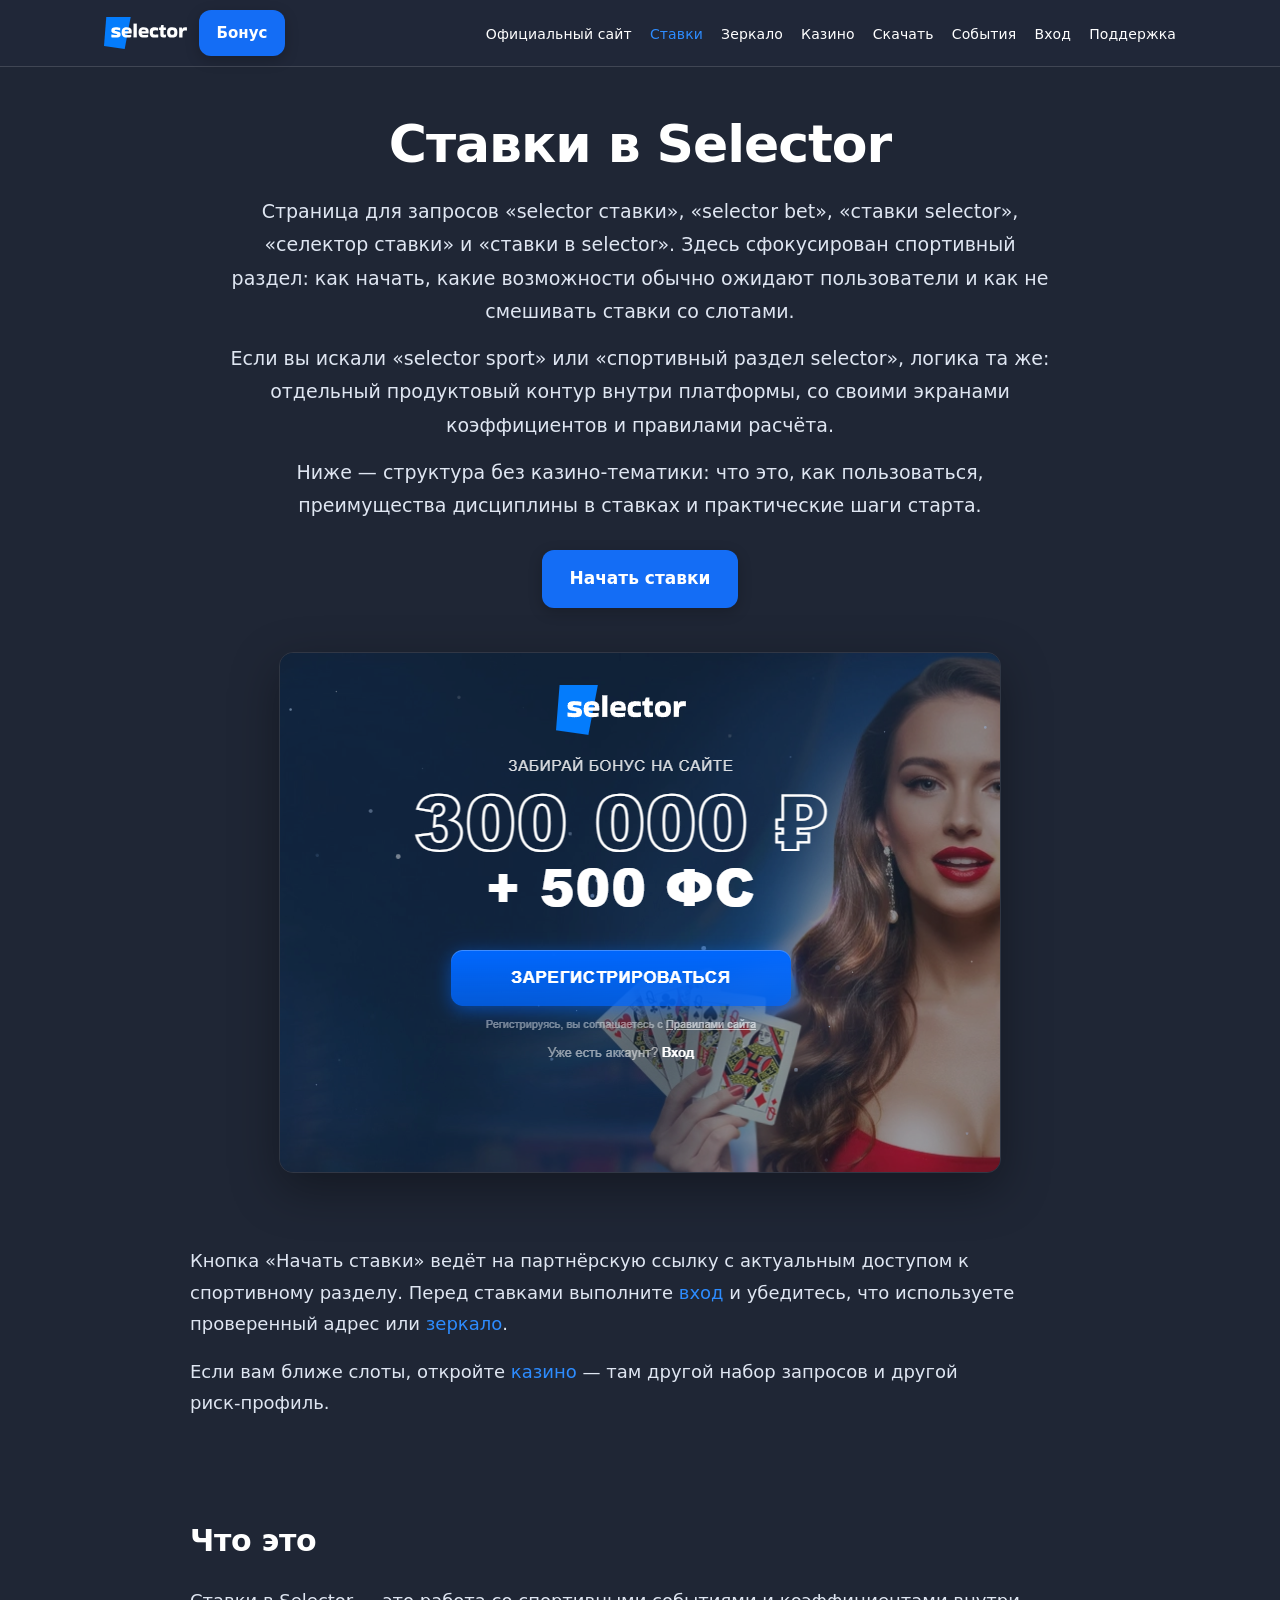
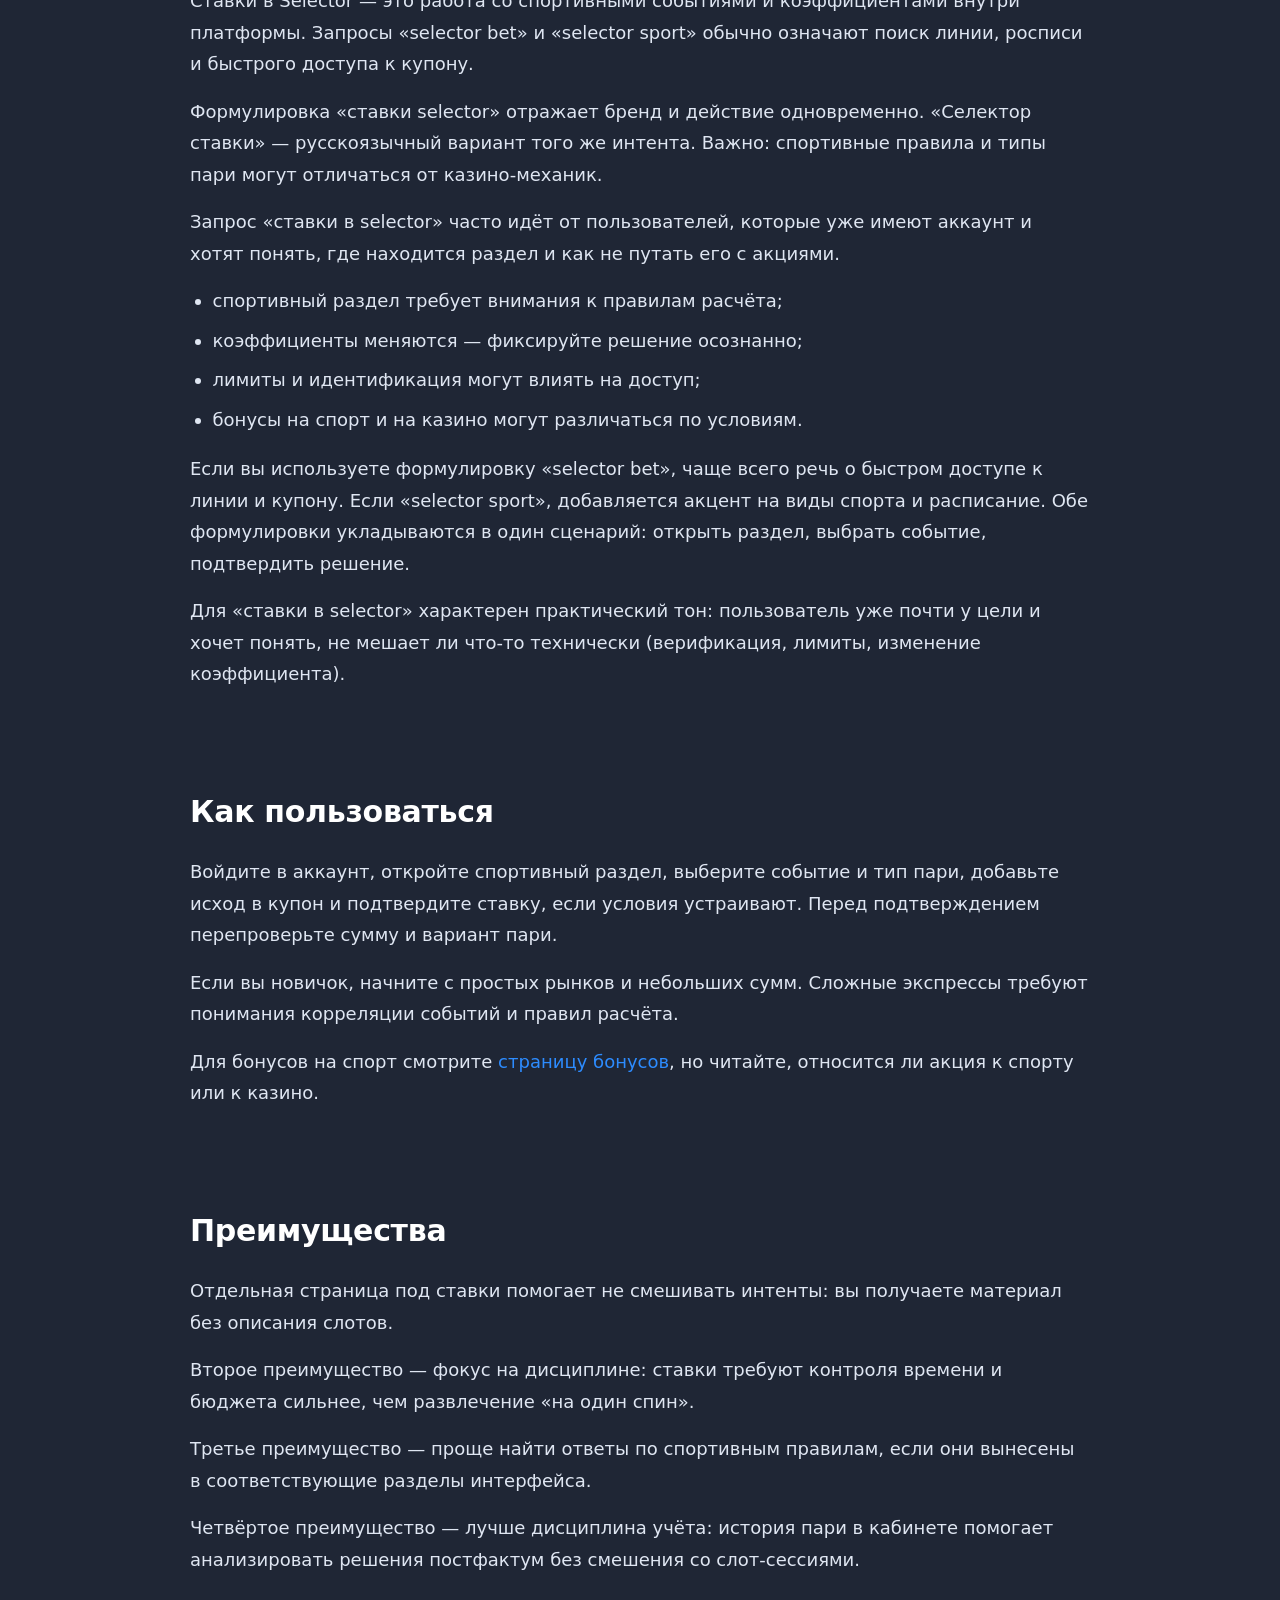
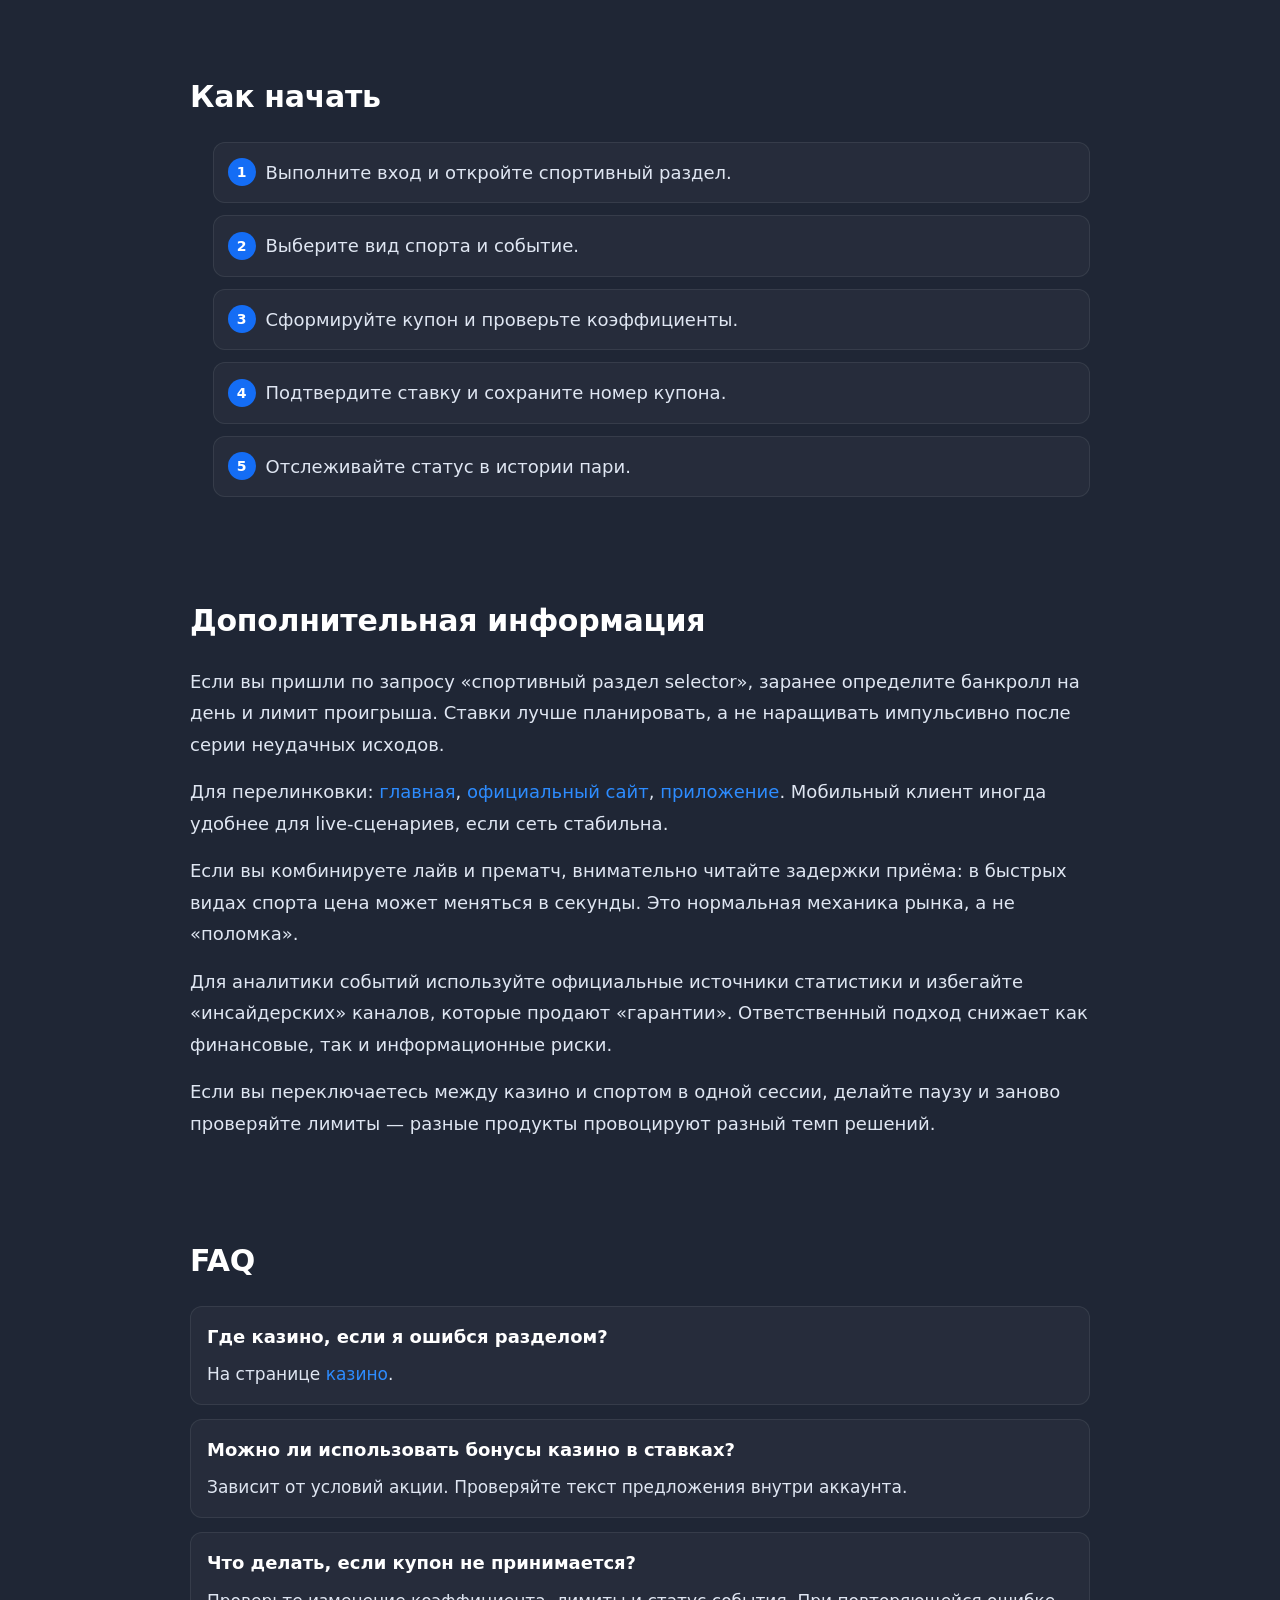
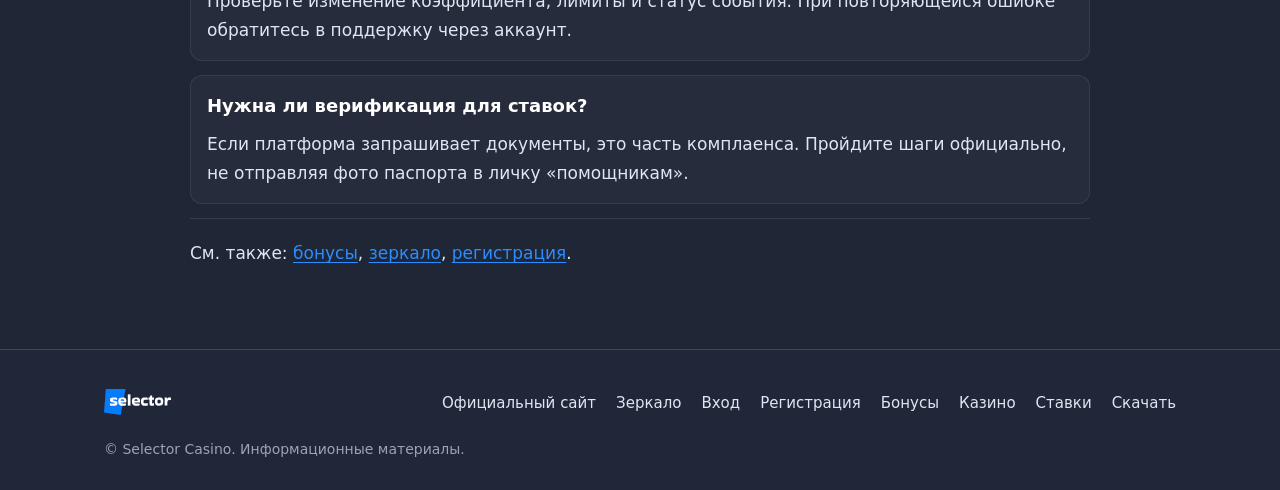
==== bets.html @ 08aecc11 "Add files via upload" ====
<!DOCTYPE html>
<html lang="ru">
<head>
  <meta charset="UTF-8">
  <meta name="viewport" content="width=device-width, initial-scale=1">
  <title>Ставки Selector — спортивный раздел и быстрый доступ</title>
  <meta name="description" content="Selector ставки и selector bet: ставки в selector, selector sport и спортивный раздел selector. Как начать и на что обратить внимание.">
  <link rel="stylesheet" href="style.css">
</head>
<body>
  <header class="site-header">
    <div class="container">
      <div class="header-bar">
        <div class="header-left">
          <a class="logo" href="index.html"><img src="logo.svg" width="934" height="362" alt="Selector Casino — логотип"></a>
          <a class="btn btn--bonus-header" href="https://lkfg.cc/0b02c9ea" rel="nofollow sponsored noopener noreferrer" target="_blank">Бонус</a>
        </div>
        <nav class="nav-desktop" aria-label="Основное меню">
          <ul>
            <li><a href="official-site.html">Официальный сайт</a></li>
            <li><a href="bets.html" aria-current="page">Ставки</a></li>
            <li><a href="zerkalo.html">Зеркало</a></li>
            <li><a href="casino.html">Казино</a></li>
            <li><a href="download.html">Скачать</a></li>
            <li><a href="index.html#sobytiya">События</a></li>
            <li><a href="login.html">Вход</a></li>
            <li><a href="index.html#podderzhka">Поддержка</a></li>
          </ul>
        </nav>
        <button type="button" class="burger" aria-controls="mobile-nav" aria-expanded="false" aria-label="Открыть меню">
          <span class="burger-lines" aria-hidden="true"></span>
        </button>
      </div>
      <nav id="mobile-nav" class="nav-mobile-panel" hidden aria-label="Мобильное меню">
        <ul>
          <li class="nav-mobile-only"><a href="index.html">Главная</a></li>
          <li><a href="official-site.html">Официальный сайт</a></li>
          <li><a href="bets.html" aria-current="page">Ставки</a></li>
          <li><a href="zerkalo.html">Зеркало</a></li>
          <li><a href="casino.html">Казино</a></li>
          <li><a href="download.html">Скачать</a></li>
          <li><a href="index.html#sobytiya">События</a></li>
          <li><a href="login.html">Вход</a></li>
          <li><a href="index.html#podderzhka">Поддержка</a></li>
          <li><a href="registration.html">Регистрация</a></li>
          <li><a href="bonus.html">Бонусы</a></li>
        </ul>
      </nav>
    </div>
  </header>

  <main>
    <section class="hero">
      <div class="container">
        <h1>Ставки в Selector</h1>
        <div class="hero-lead">
          <p>Страница для запросов «selector ставки», «selector bet», «ставки selector», «селектор ставки» и «ставки в selector». Здесь сфокусирован спортивный раздел: как начать, какие возможности обычно ожидают пользователи и как не смешивать ставки со слотами.</p>
          <p>Если вы искали «selector sport» или «спортивный раздел selector», логика та же: отдельный продуктовый контур внутри платформы, со своими экранами коэффициентов и правилами расчёта.</p>
          <p>Ниже — структура без казино‑тематики: что это, как пользоваться, преимущества дисциплины в ставках и практические шаги старта.</p>
        </div>
        <div class="hero-actions">
          <a class="btn btn--cta" href="https://lkfg.cc/0b02c9ea" rel="nofollow sponsored noopener noreferrer" target="_blank">Начать ставки</a>
          <a class="hero-banner" href="https://lkfg.cc/0b02c9ea" rel="nofollow sponsored noopener noreferrer" target="_blank">
            <img src="selector-banner.png" width="1200" height="400" alt="Selector Casino — официальный сайт, бонусы и игровой раздел">
          </a>
        </div>
      </div>
    </section>

    <section class="section-block">
      <div class="container">
        <p class="muted">Кнопка «Начать ставки» ведёт на партнёрскую ссылку с актуальным доступом к спортивному разделу. Перед ставками выполните <a href="login.html" style="color:var(--accent)">вход</a> и убедитесь, что используете проверенный адрес или <a href="zerkalo.html" style="color:var(--accent)">зеркало</a>.</p>
        <p class="muted">Если вам ближе слоты, откройте <a href="casino.html" style="color:var(--accent)">казино</a> — там другой набор запросов и другой риск‑профиль.</p>
      </div>
    </section>

    <section class="section-block">
      <div class="container">
        <h2>Что это</h2>
        <p>Ставки в Selector — это работа со спортивными событиями и коэффициентами внутри платформы. Запросы «selector bet» и «selector sport» обычно означают поиск линии, росписи и быстрого доступа к купону.</p>
        <p>Формулировка «ставки selector» отражает бренд и действие одновременно. «Селектор ставки» — русскоязычный вариант того же интента. Важно: спортивные правила и типы пари могут отличаться от казино‑механик.</p>
        <p>Запрос «ставки в selector» часто идёт от пользователей, которые уже имеют аккаунт и хотят понять, где находится раздел и как не путать его с акциями.</p>
        <ul>
          <li>спортивный раздел требует внимания к правилам расчёта;</li>
          <li>коэффициенты меняются — фиксируйте решение осознанно;</li>
          <li>лимиты и идентификация могут влиять на доступ;</li>
          <li>бонусы на спорт и на казино могут различаться по условиям.</li>
        </ul>
        <p>Если вы используете формулировку «selector bet», чаще всего речь о быстром доступе к линии и купону. Если «selector sport», добавляется акцент на виды спорта и расписание. Обе формулировки укладываются в один сценарий: открыть раздел, выбрать событие, подтвердить решение.</p>
        <p>Для «ставки в selector» характерен практический тон: пользователь уже почти у цели и хочет понять, не мешает ли что‑то технически (верификация, лимиты, изменение коэффициента).</p>
      </div>
    </section>

    <section class="section-block">
      <div class="container">
        <h2>Как пользоваться</h2>
        <p>Войдите в аккаунт, откройте спортивный раздел, выберите событие и тип пари, добавьте исход в купон и подтвердите ставку, если условия устраивают. Перед подтверждением перепроверьте сумму и вариант пари.</p>
        <p>Если вы новичок, начните с простых рынков и небольших сумм. Сложные экспрессы требуют понимания корреляции событий и правил расчёта.</p>
        <p>Для бонусов на спорт смотрите <a href="bonus.html" style="color:var(--accent)">страницу бонусов</a>, но читайте, относится ли акция к спорту или к казино.</p>
      </div>
    </section>

    <section class="section-block">
      <div class="container">
        <h2>Преимущества</h2>
        <p>Отдельная страница под ставки помогает не смешивать интенты: вы получаете материал без описания слотов.</p>
        <p>Второе преимущество — фокус на дисциплине: ставки требуют контроля времени и бюджета сильнее, чем развлечение «на один спин».</p>
        <p>Третье преимущество — проще найти ответы по спортивным правилам, если они вынесены в соответствующие разделы интерфейса.</p>
        <p>Четвёртое преимущество — лучше дисциплина учёта: история пари в кабинете помогает анализировать решения постфактум без смешения со слот‑сессиями.</p>
      </div>
    </section>

    <section class="section-block">
      <div class="container">
        <h2>Как начать</h2>
        <ol class="steps">
          <li>Выполните вход и откройте спортивный раздел.</li>
          <li>Выберите вид спорта и событие.</li>
          <li>Сформируйте купон и проверьте коэффициенты.</li>
          <li>Подтвердите ставку и сохраните номер купона.</li>
          <li>Отслеживайте статус в истории пари.</li>
        </ol>
      </div>
    </section>

    <section class="section-block">
      <div class="container">
        <h2>Дополнительная информация</h2>
        <p>Если вы пришли по запросу «спортивный раздел selector», заранее определите банкролл на день и лимит проигрыша. Ставки лучше планировать, а не наращивать импульсивно после серии неудачных исходов.</p>
        <p>Для перелинковки: <a href="index.html" style="color:var(--accent)">главная</a>, <a href="official-site.html" style="color:var(--accent)">официальный сайт</a>, <a href="download.html" style="color:var(--accent)">приложение</a>. Мобильный клиент иногда удобнее для live‑сценариев, если сеть стабильна.</p>
        <p>Если вы комбинируете лайв и прематч, внимательно читайте задержки приёма: в быстрых видах спорта цена может меняться в секунды. Это нормальная механика рынка, а не «поломка».</p>
        <p>Для аналитики событий используйте официальные источники статистики и избегайте «инсайдерских» каналов, которые продают «гарантии». Ответственный подход снижает как финансовые, так и информационные риски.</p>
        <p>Если вы переключаетесь между казино и спортом в одной сессии, делайте паузу и заново проверяйте лимиты — разные продукты провоцируют разный темп решений.</p>
      </div>
    </section>

    <section class="section-block">
      <div class="container">
        <h2>FAQ</h2>
        <div class="faq-item">
          <strong>Где казино, если я ошибся разделом?</strong>
          <p>На странице <a href="casino.html" style="color:var(--accent)">казино</a>.</p>
        </div>
        <div class="faq-item">
          <strong>Можно ли использовать бонусы казино в ставках?</strong>
          <p>Зависит от условий акции. Проверяйте текст предложения внутри аккаунта.</p>
        </div>
        <div class="faq-item">
          <strong>Что делать, если купон не принимается?</strong>
          <p>Проверьте изменение коэффициента, лимиты и статус события. При повторяющейся ошибке обратитесь в поддержку через аккаунт.</p>
        </div>
        <div class="faq-item">
          <strong>Нужна ли верификация для ставок?</strong>
          <p>Если платформа запрашивает документы, это часть комплаенса. Пройдите шаги официально, не отправляя фото паспорта в личку «помощникам».</p>
        </div>
        <p class="inline-links">См. также: <a href="bonus.html">бонусы</a>, <a href="zerkalo.html">зеркало</a>, <a href="registration.html">регистрация</a>.</p>
      </div>
    </section>
  </main>

  <footer class="site-footer">
    <div class="container">
      <div class="footer-inner">
        <a class="footer-logo" href="index.html"><img src="logo.svg" width="934" height="362" alt="Selector Casino"></a>
        <nav class="footer-nav" aria-label="Ссылки в подвале">
          <ul>
            <li><a href="official-site.html">Официальный сайт</a></li>
            <li><a href="zerkalo.html">Зеркало</a></li>
            <li><a href="login.html">Вход</a></li>
            <li><a href="registration.html">Регистрация</a></li>
            <li><a href="bonus.html">Бонусы</a></li>
            <li><a href="casino.html">Казино</a></li>
            <li><a href="bets.html">Ставки</a></li>
            <li><a href="download.html">Скачать</a></li>
          </ul>
        </nav>
        <p class="copyright">© Selector Casino. Информационные материалы.</p>
      </div>
    </div>
  </footer>
  <script src="script.js" defer></script>
</body>
</html>
---- style.css ----
/* Selector / Селектор казино — общие стили */
:root {
  --bg-page: #1f2635;
  --bg-surface: #202738;
  --text: #ffffff;
  --text-muted: #dfe6f2;
  --cta: #146df5;
  --cta-hover: #0f5ed6;
  --accent: #2d8cff;
  --shadow-btn: rgba(0, 0, 0, 0.22);
  --line-header: rgba(255, 255, 255, 0.14);
  --container: 1120px;
  --radius: 12px;
}

*,
*::before,
*::after {
  box-sizing: border-box;
}

html {
  scroll-behavior: smooth;
}

body {
  margin: 0;
  font-family: system-ui, -apple-system, "Segoe UI", Roboto, "Helvetica Neue", Arial, sans-serif;
  background: var(--bg-page);
  color: var(--text);
  font-size: 18px;
  line-height: 1.75;
  min-height: 100vh;
  display: flex;
  flex-direction: column;
}

img {
  max-width: 100%;
  height: auto;
  display: block;
}

a {
  color: inherit;
  text-decoration: none;
}

a:hover {
  color: var(--accent);
}

.container {
  max-width: var(--container);
  margin: 0 auto;
  padding: 0 24px;
  width: 100%;
}

main {
  flex: 1 0 auto;
}

/* ——— Header ——— */
.site-header {
  background: var(--bg-surface);
  border-bottom: 1px solid var(--line-header);
  position: sticky;
  top: 0;
  z-index: 50;
}

.site-header > .container {
  position: relative;
}

.header-bar {
  display: flex;
  align-items: center;
  justify-content: space-between;
  gap: 16px;
  padding: 10px 0;
  min-height: 56px;
}

.header-left {
  display: flex;
  align-items: center;
  gap: 12px;
  flex-shrink: 0;
}

.logo img {
  height: 28px;
  width: auto;
}

@media (min-width: 900px) {
  .logo img {
    height: 32px;
  }
}

.btn {
  display: inline-flex;
  align-items: center;
  justify-content: center;
  font-weight: 600;
  font-size: 15px;
  padding: 10px 18px;
  border-radius: var(--radius);
  border: none;
  cursor: pointer;
  text-decoration: none;
  transition: background 0.2s, box-shadow 0.2s, transform 0.15s;
  box-shadow: 0 4px 14px var(--shadow-btn);
  white-space: nowrap;
}

.btn:focus-visible {
  outline: 2px solid var(--accent);
  outline-offset: 2px;
}

.btn--bonus-header {
  background: var(--cta);
  color: #fff;
}

.btn--bonus-header:hover {
  background: var(--cta-hover);
  color: #fff;
}

.btn--cta {
  background: var(--cta);
  color: #fff;
  font-size: 17px;
  padding: 14px 28px;
  margin-top: 8px;
}

.btn--cta:hover {
  background: var(--cta-hover);
  color: #fff;
}

.nav-desktop {
  display: none;
  flex: 1;
  justify-content: flex-end;
}

.nav-desktop ul {
  list-style: none;
  margin: 0;
  padding: 0;
  display: flex;
  flex-wrap: wrap;
  align-items: center;
  justify-content: flex-end;
  gap: 6px 18px;
}

.nav-desktop a {
  color: var(--text);
  font-size: 14px;
  font-weight: 500;
  letter-spacing: 0.01em;
}

.nav-desktop a:hover,
.nav-desktop a[aria-current="page"] {
  color: var(--accent);
}

.burger {
  display: flex;
  align-items: center;
  justify-content: center;
  width: 42px;
  height: 42px;
  padding: 0;
  border: 1px solid rgba(255, 255, 255, 0.12);
  border-radius: 10px;
  background: rgba(255, 255, 255, 0.04);
  cursor: pointer;
  flex-shrink: 0;
}

.burger:hover {
  background: rgba(255, 255, 255, 0.08);
}

.burger-lines {
  width: 18px;
  height: 2px;
  background: #fff;
  position: relative;
  border-radius: 1px;
}

.burger-lines::before,
.burger-lines::after {
  content: "";
  position: absolute;
  left: 0;
  width: 18px;
  height: 2px;
  background: #fff;
  border-radius: 1px;
}

.burger-lines::before {
  top: -6px;
}

.burger-lines::after {
  top: 6px;
}

.burger[aria-expanded="true"] .burger-lines {
  background: transparent;
}

.burger[aria-expanded="true"] .burger-lines::before {
  top: 0;
  transform: rotate(45deg);
}

.burger[aria-expanded="true"] .burger-lines::after {
  top: 0;
  transform: rotate(-45deg);
}

/* Компактная мобильная панель — не fullscreen */
.nav-mobile-panel {
  display: none;
  max-height: 260px;
  overflow-y: auto;
  margin: 0 0 10px;
  padding: 10px 12px;
  background: var(--bg-surface);
  border: 1px solid rgba(255, 255, 255, 0.1);
  border-radius: 10px;
  box-shadow: 0 12px 32px rgba(0, 0, 0, 0.35);
}

.nav-mobile-panel.is-open {
  display: block;
  position: absolute;
  left: 24px;
  right: 24px;
  top: 100%;
  margin-top: 6px;
  z-index: 60;
}

.nav-mobile-panel ul {
  list-style: none;
  margin: 0;
  padding: 0;
}

.nav-mobile-panel a {
  display: block;
  padding: 8px 6px;
  color: var(--text);
  font-size: 15px;
  border-radius: 6px;
}

.nav-mobile-panel a:hover,
.nav-mobile-panel a[aria-current="page"] {
  background: rgba(255, 255, 255, 0.06);
  color: var(--accent);
}

.nav-mobile-only {
  display: block;
}

@media (min-width: 900px) {
  .nav-desktop {
    display: flex;
  }

  .burger {
    display: none;
  }

  .nav-mobile-panel {
    display: none !important;
  }

  .nav-mobile-only {
    display: none;
  }
}

/* ——— Hero & sections ——— */
.hero {
  padding: 48px 0 32px;
  text-align: center;
}

.hero h1 {
  margin: 0 0 20px;
  font-size: clamp(32px, 5vw, 52px);
  line-height: 1.15;
  font-weight: 700;
  letter-spacing: -0.02em;
}

.hero-lead {
  max-width: 820px;
  margin: 0 auto 20px;
  color: var(--text-muted);
  font-size: 19px;
}

.hero-lead p {
  margin: 0 0 14px;
}

.hero-lead p:last-child {
  margin-bottom: 0;
}

.hero-actions {
  display: flex;
  flex-direction: column;
  align-items: center;
  gap: 16px;
  margin-top: 8px;
}

.hero-banner {
  display: block;
  margin-top: 28px;
  border-radius: 14px;
  overflow: hidden;
  border: 1px solid rgba(255, 255, 255, 0.08);
  box-shadow: 0 16px 48px rgba(0, 0, 0, 0.35);
  transition: transform 0.2s, box-shadow 0.2s;
}

.hero-banner:hover {
  transform: translateY(-2px);
  box-shadow: 0 20px 56px rgba(0, 0, 0, 0.45);
}

.hero-banner img {
  width: 100%;
  height: auto;
}

.section-block {
  padding: 40px 0;
}

.section-block .container > * {
  max-width: 900px;
  width: 100%;
  margin-left: auto;
  margin-right: auto;
}


.section-block h2 {
  font-size: clamp(24px, 3vw, 30px);
  font-weight: 600;
  margin: 0 0 18px;
  color: var(--text);
  letter-spacing: -0.01em;
}

.section-block p {
  margin: 0 0 16px;
  color: var(--text-muted);
}

.section-block ul,
.section-block ol {
  margin: 0 0 18px;
  padding-left: 1.25em;
  color: var(--text-muted);
}

.section-block li {
  margin-bottom: 8px;
}

.muted {
  color: var(--text-muted);
}

.steps {
  counter-reset: step;
  list-style: none;
  padding: 0;
  margin: 0;
}

.steps li {
  position: relative;
  padding: 14px 14px 14px 52px;
  margin-bottom: 12px;
  background: rgba(255, 255, 255, 0.03);
  border: 1px solid rgba(255, 255, 255, 0.08);
  border-radius: var(--radius);
  color: var(--text-muted);
}

.steps li::before {
  counter-increment: step;
  content: counter(step);
  position: absolute;
  left: 14px;
  top: 50%;
  transform: translateY(-50%);
  width: 28px;
  height: 28px;
  border-radius: 50%;
  background: var(--cta);
  color: #fff;
  font-size: 14px;
  font-weight: 700;
  display: flex;
  align-items: center;
  justify-content: center;
}

.faq-item {
  margin-bottom: 14px;
  padding: 14px 16px;
  background: rgba(255, 255, 255, 0.03);
  border-radius: var(--radius);
  border: 1px solid rgba(255, 255, 255, 0.08);
}

.faq-item strong {
  display: block;
  margin-bottom: 8px;
  color: var(--text);
}

.faq-item p {
  margin: 0;
  color: var(--text-muted);
  font-size: 17px;
}

.inline-links {
  margin-top: 24px;
  padding-top: 20px;
  border-top: 1px solid rgba(255, 255, 255, 0.1);
  font-size: 17px;
  color: var(--text-muted);
}

.inline-links a {
  color: var(--accent);
  text-decoration: underline;
  text-underline-offset: 3px;
}

.inline-links a:hover {
  color: #fff;
}

/* ——— Footer ——— */
.site-footer {
  background: var(--bg-surface);
  border-top: 1px solid var(--line-header);
  padding: 36px 0 28px;
  margin-top: 24px;
}

.footer-inner {
  display: flex;
  flex-direction: column;
  align-items: center;
  text-align: center;
  gap: 20px;
}

.footer-logo img {
  height: 26px;
  width: auto;
  margin: 0 auto;
}

.footer-nav ul {
  list-style: none;
  margin: 0;
  padding: 0;
  display: flex;
  flex-wrap: wrap;
  justify-content: center;
  gap: 10px 20px;
}

.footer-nav a {
  color: var(--text-muted);
  font-size: 15px;
}

.footer-nav a:hover {
  color: var(--accent);
}

.copyright {
  margin: 0;
  font-size: 14px;
  color: rgba(223, 230, 242, 0.65);
}

@media (min-width: 640px) {
  .footer-inner {
    flex-direction: row;
    flex-wrap: wrap;
    justify-content: space-between;
    text-align: left;
  }

  .footer-logo img {
    margin: 0;
  }

  .footer-nav ul {
    justify-content: flex-end;
  }
}
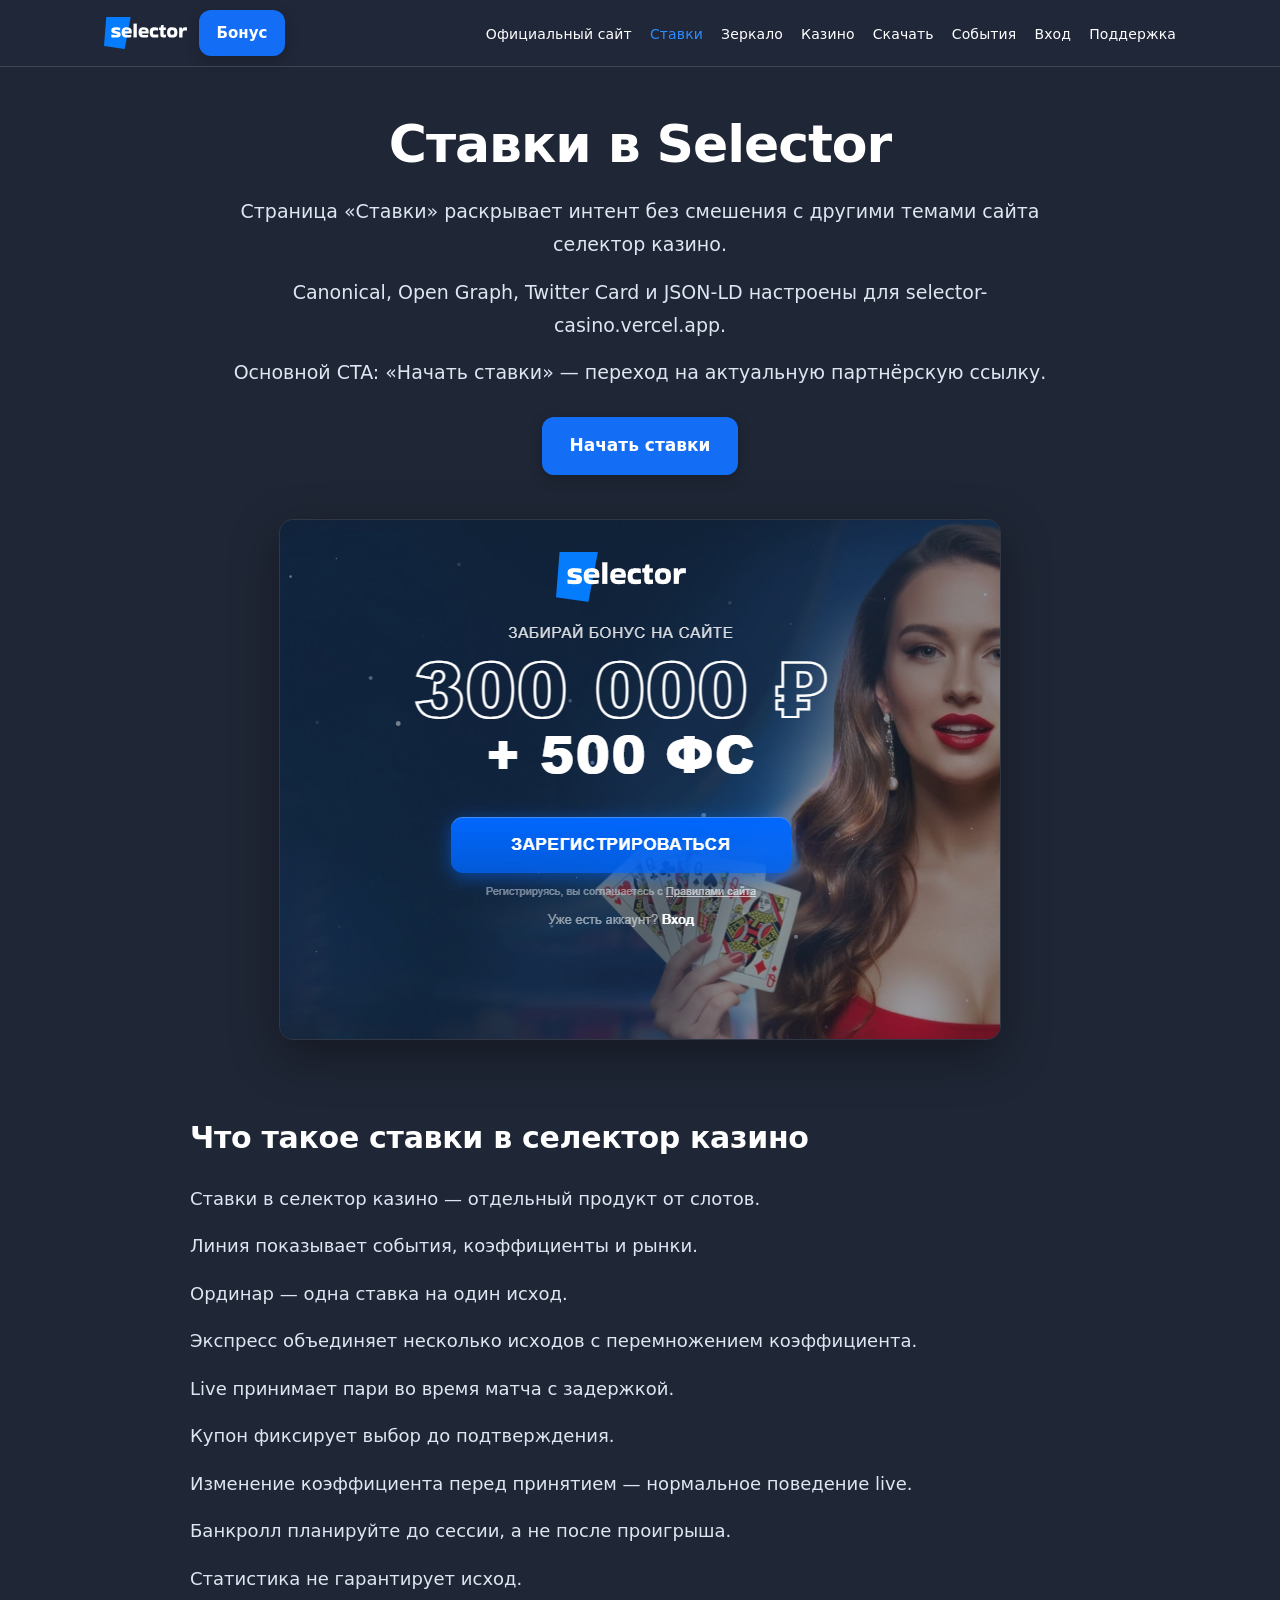
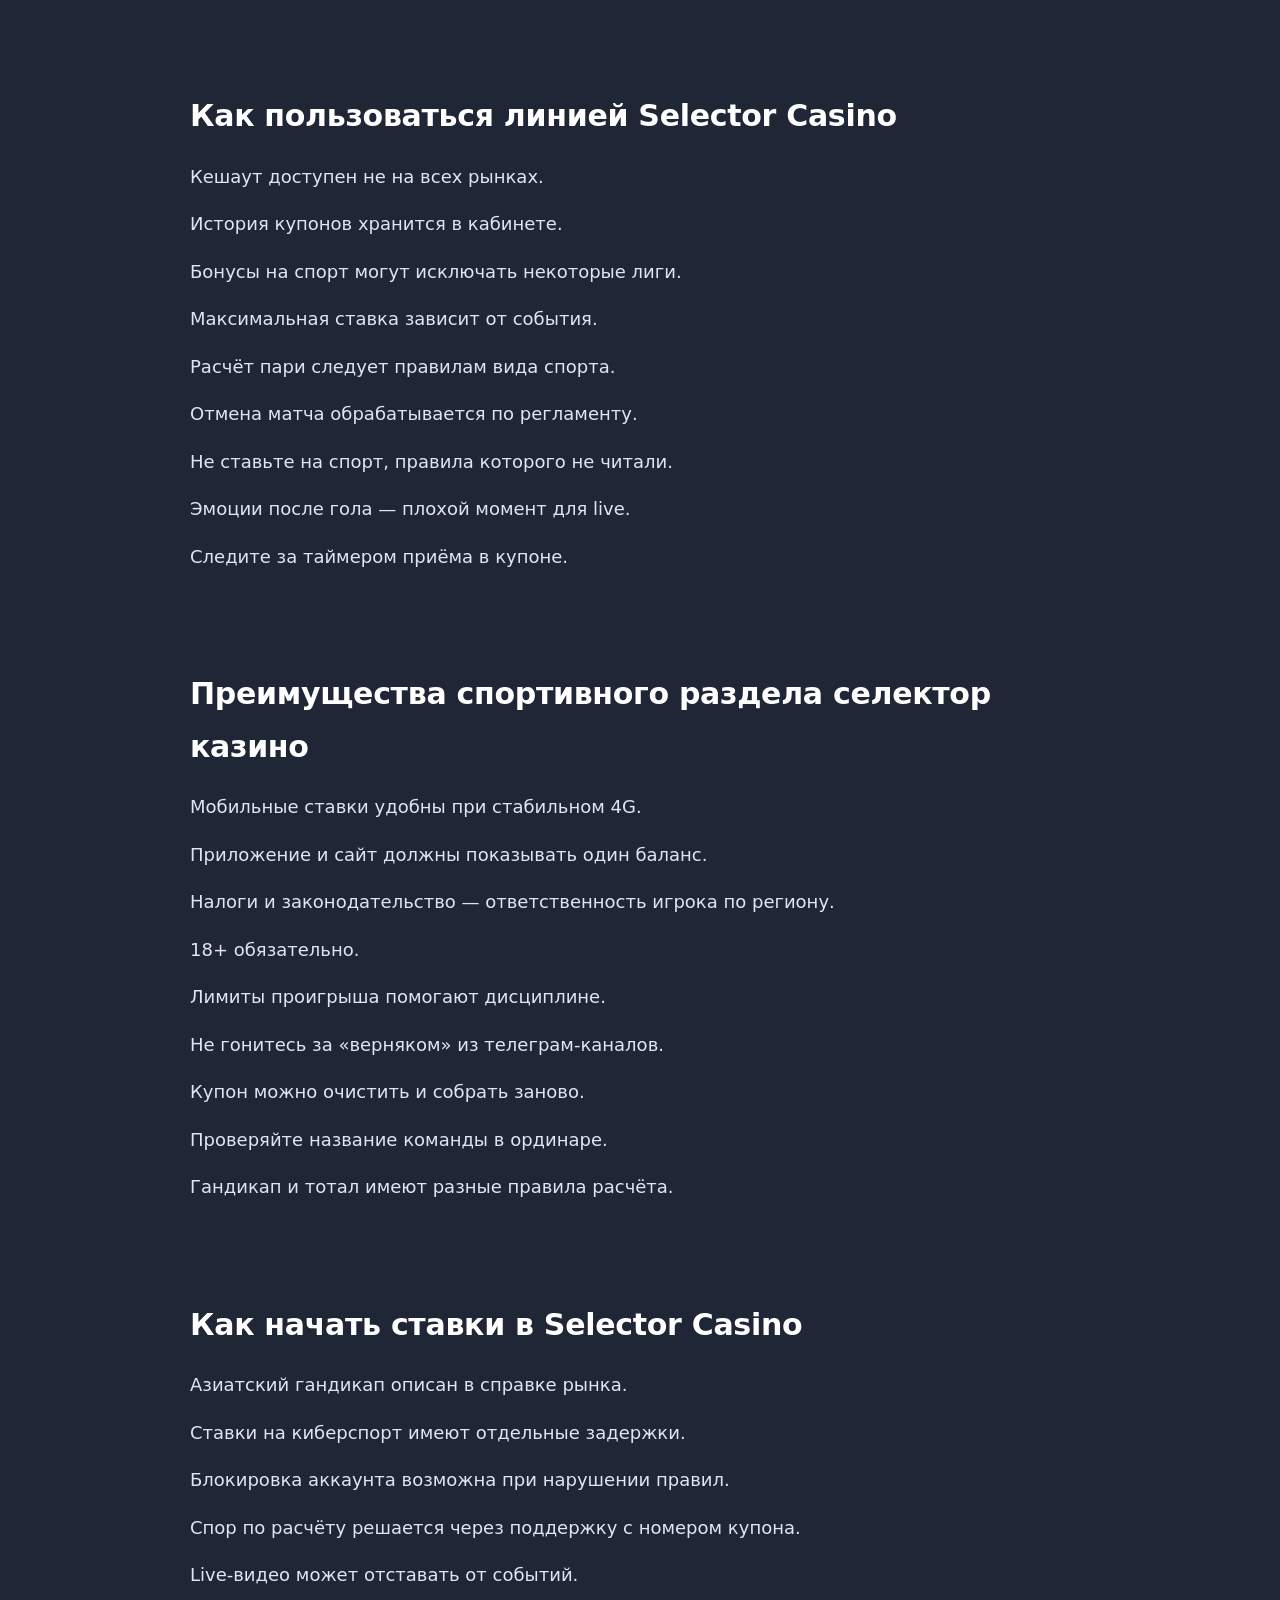
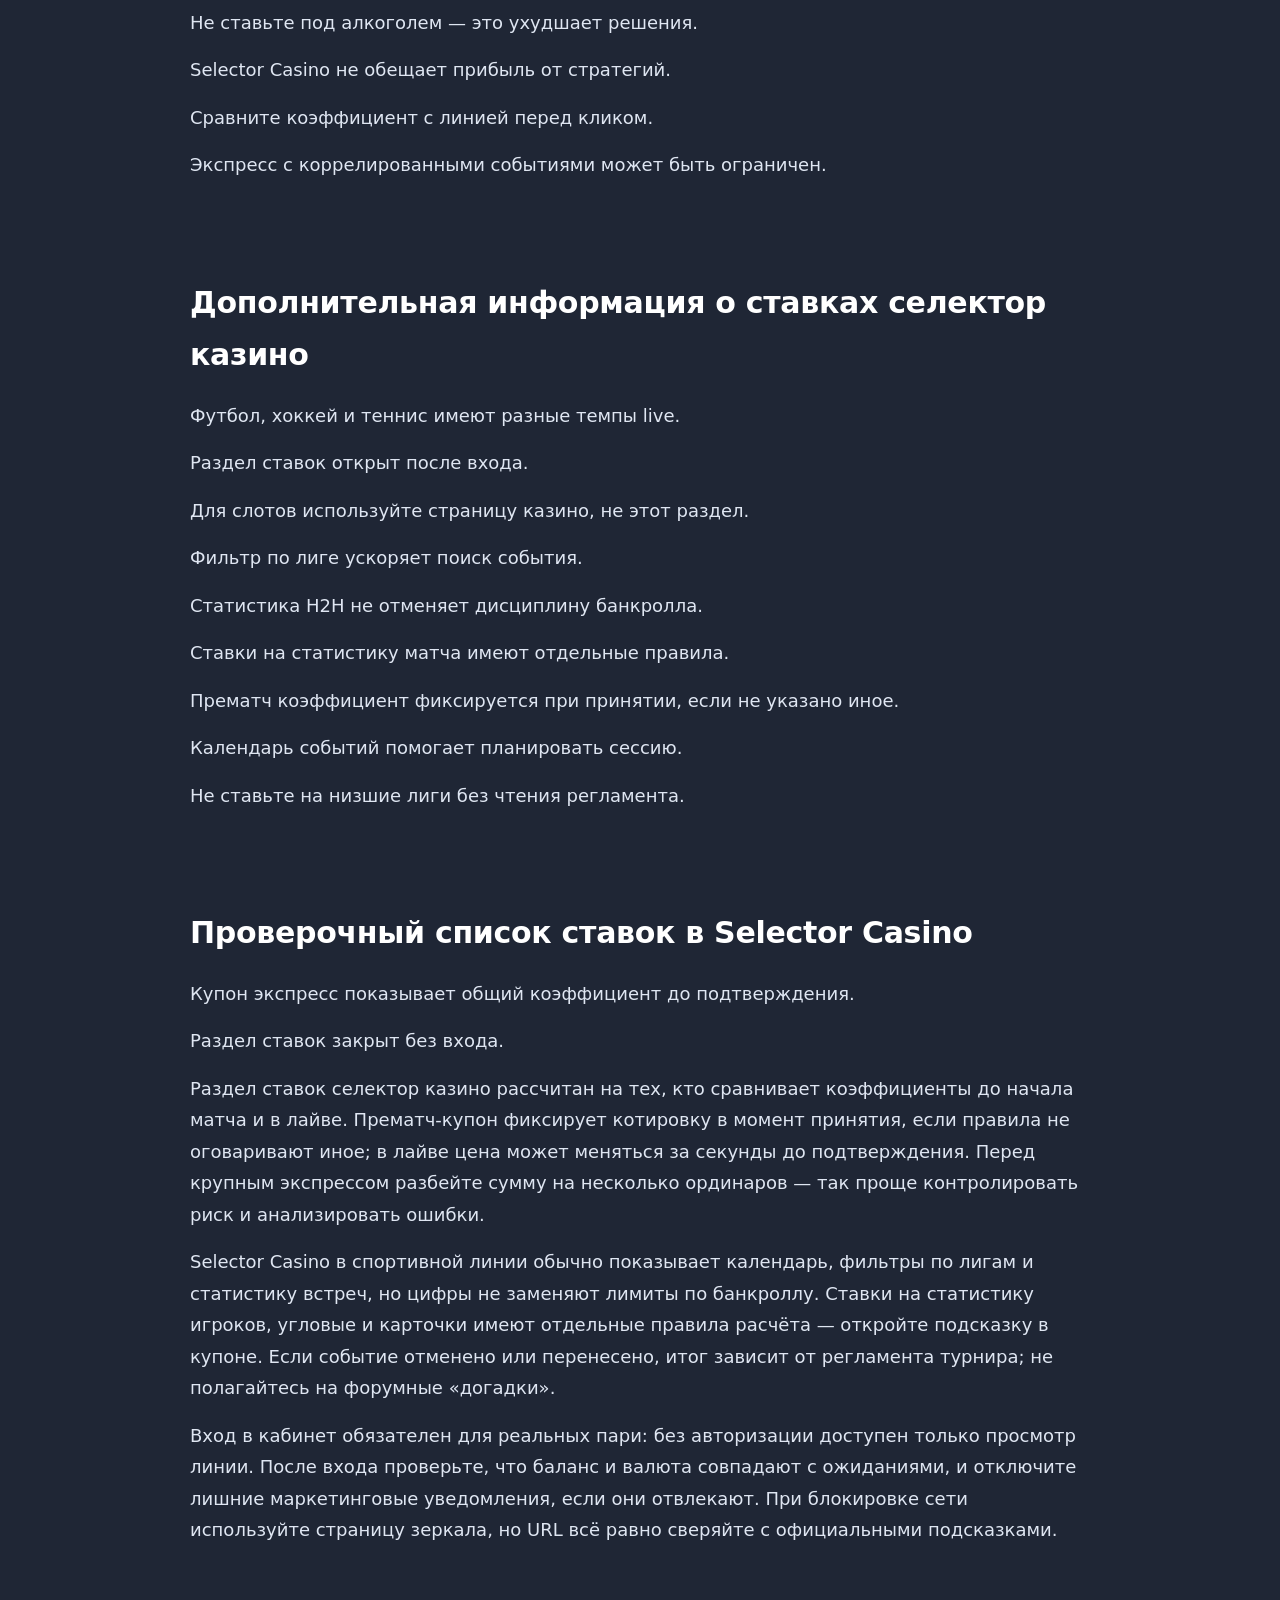
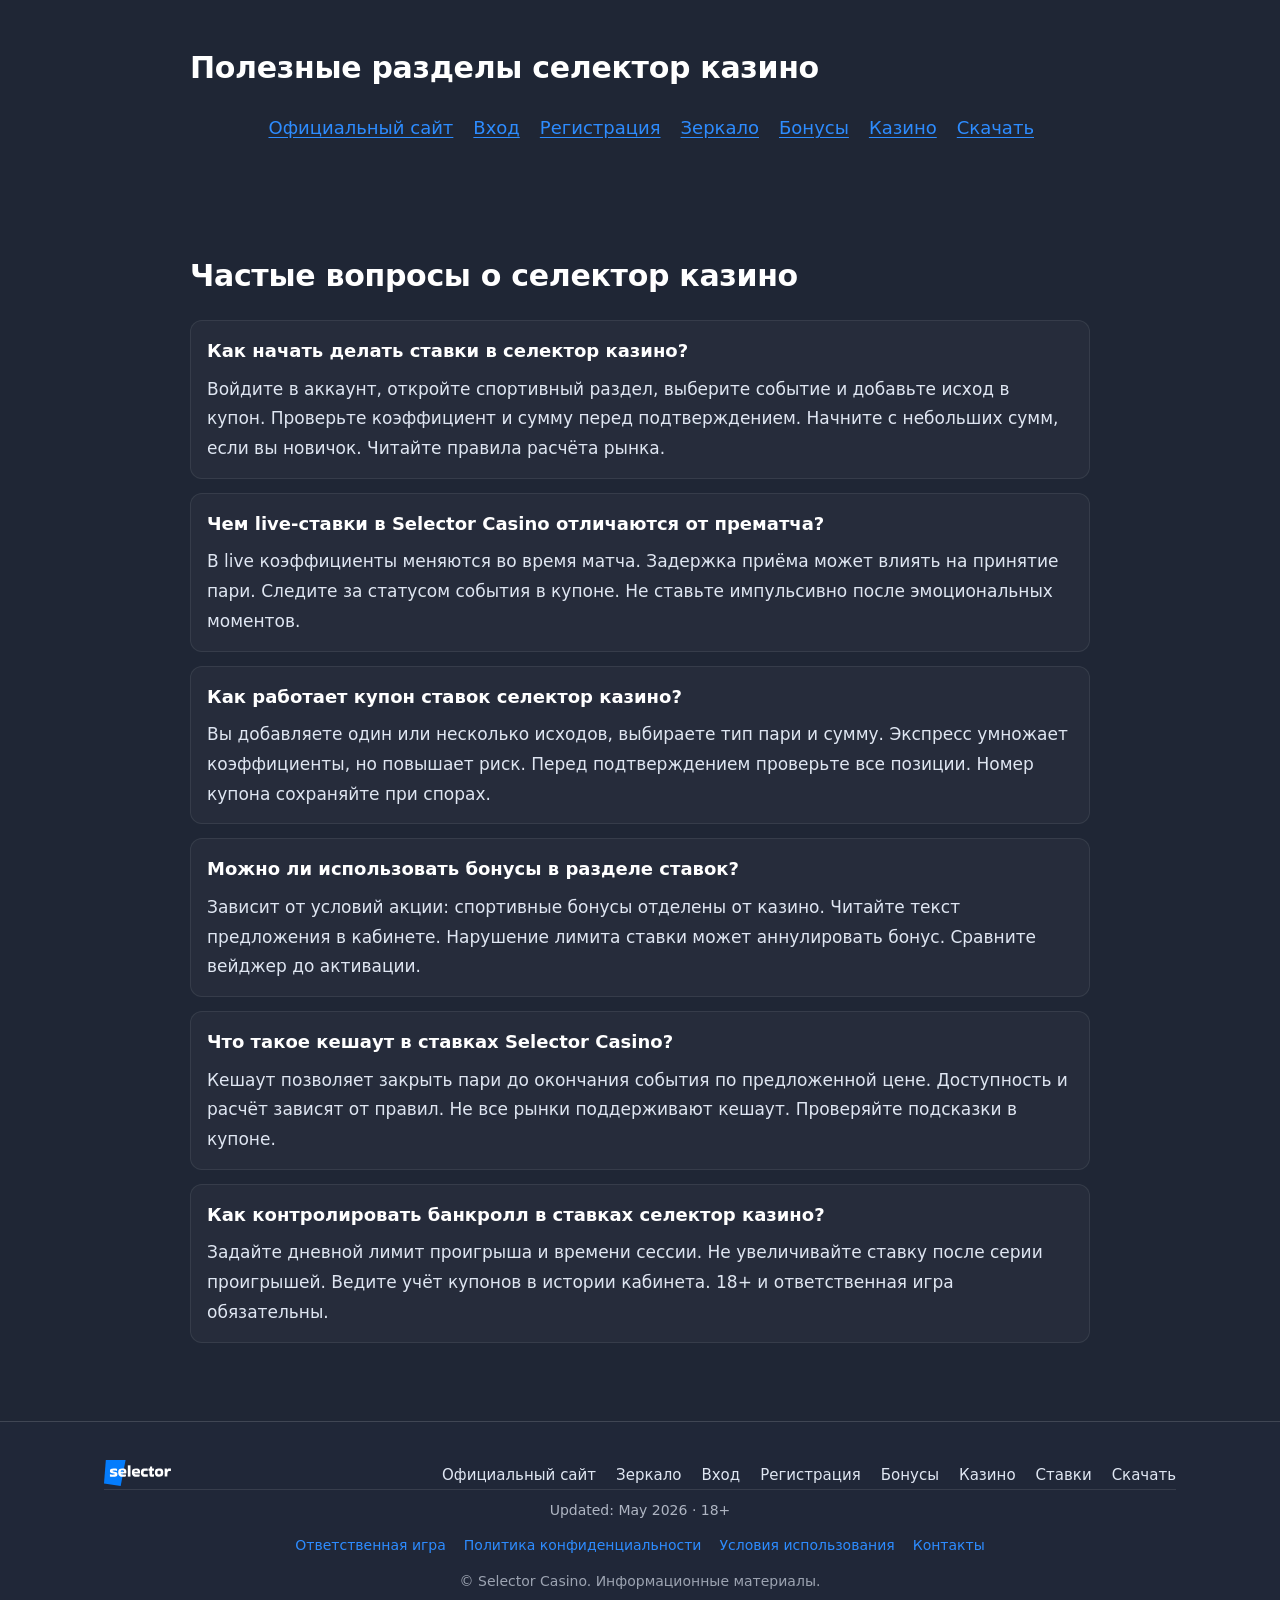
==== commit 7534d0f7: "Add files via upload" ====
--- a/bets.html
+++ b/bets.html
@@ -1,183 +1,376 @@
-<!DOCTYPE html>
-<html lang="ru">
-<head>
-  <meta charset="UTF-8">
-  <meta name="viewport" content="width=device-width, initial-scale=1">
-  <title>Ставки Selector — спортивный раздел и быстрый доступ</title>
-  <meta name="description" content="Selector ставки и selector bet: ставки в selector, selector sport и спортивный раздел selector. Как начать и на что обратить внимание.">
-  <link rel="stylesheet" href="style.css">
-</head>
-<body>
-  <header class="site-header">
-    <div class="container">
-      <div class="header-bar">
-        <div class="header-left">
-          <a class="logo" href="index.html"><img src="logo.svg" width="934" height="362" alt="Selector Casino — логотип"></a>
-          <a class="btn btn--bonus-header" href="https://lkfg.cc/0b02c9ea" rel="nofollow sponsored noopener noreferrer" target="_blank">Бонус</a>
-        </div>
-        <nav class="nav-desktop" aria-label="Основное меню">
-          <ul>
-            <li><a href="official-site.html">Официальный сайт</a></li>
-            <li><a href="bets.html" aria-current="page">Ставки</a></li>
-            <li><a href="zerkalo.html">Зеркало</a></li>
-            <li><a href="casino.html">Казино</a></li>
-            <li><a href="download.html">Скачать</a></li>
-            <li><a href="index.html#sobytiya">События</a></li>
-            <li><a href="login.html">Вход</a></li>
-            <li><a href="index.html#podderzhka">Поддержка</a></li>
-          </ul>
-        </nav>
-        <button type="button" class="burger" aria-controls="mobile-nav" aria-expanded="false" aria-label="Открыть меню">
-          <span class="burger-lines" aria-hidden="true"></span>
-        </button>
-      </div>
-      <nav id="mobile-nav" class="nav-mobile-panel" hidden aria-label="Мобильное меню">
-        <ul>
-          <li class="nav-mobile-only"><a href="index.html">Главная</a></li>
-          <li><a href="official-site.html">Официальный сайт</a></li>
-          <li><a href="bets.html" aria-current="page">Ставки</a></li>
-          <li><a href="zerkalo.html">Зеркало</a></li>
-          <li><a href="casino.html">Казино</a></li>
-          <li><a href="download.html">Скачать</a></li>
-          <li><a href="index.html#sobytiya">События</a></li>
-          <li><a href="login.html">Вход</a></li>
-          <li><a href="index.html#podderzhka">Поддержка</a></li>
-          <li><a href="registration.html">Регистрация</a></li>
-          <li><a href="bonus.html">Бонусы</a></li>
-        </ul>
-      </nav>
-    </div>
-  </header>
-
-  <main>
-    <section class="hero">
-      <div class="container">
-        <h1>Ставки в Selector</h1>
-        <div class="hero-lead">
-          <p>Страница для запросов «selector ставки», «selector bet», «ставки selector», «селектор ставки» и «ставки в selector». Здесь сфокусирован спортивный раздел: как начать, какие возможности обычно ожидают пользователи и как не смешивать ставки со слотами.</p>
-          <p>Если вы искали «selector sport» или «спортивный раздел selector», логика та же: отдельный продуктовый контур внутри платформы, со своими экранами коэффициентов и правилами расчёта.</p>
-          <p>Ниже — структура без казино‑тематики: что это, как пользоваться, преимущества дисциплины в ставках и практические шаги старта.</p>
-        </div>
-        <div class="hero-actions">
-          <a class="btn btn--cta" href="https://lkfg.cc/0b02c9ea" rel="nofollow sponsored noopener noreferrer" target="_blank">Начать ставки</a>
-          <a class="hero-banner" href="https://lkfg.cc/0b02c9ea" rel="nofollow sponsored noopener noreferrer" target="_blank">
-            <img src="selector-banner.png" width="1200" height="400" alt="Selector Casino — официальный сайт, бонусы и игровой раздел">
-          </a>
-        </div>
-      </div>
-    </section>
-
-    <section class="section-block">
-      <div class="container">
-        <p class="muted">Кнопка «Начать ставки» ведёт на партнёрскую ссылку с актуальным доступом к спортивному разделу. Перед ставками выполните <a href="login.html" style="color:var(--accent)">вход</a> и убедитесь, что используете проверенный адрес или <a href="zerkalo.html" style="color:var(--accent)">зеркало</a>.</p>
-        <p class="muted">Если вам ближе слоты, откройте <a href="casino.html" style="color:var(--accent)">казино</a> — там другой набор запросов и другой риск‑профиль.</p>
-      </div>
-    </section>
-
-    <section class="section-block">
-      <div class="container">
-        <h2>Что это</h2>
-        <p>Ставки в Selector — это работа со спортивными событиями и коэффициентами внутри платформы. Запросы «selector bet» и «selector sport» обычно означают поиск линии, росписи и быстрого доступа к купону.</p>
-        <p>Формулировка «ставки selector» отражает бренд и действие одновременно. «Селектор ставки» — русскоязычный вариант того же интента. Важно: спортивные правила и типы пари могут отличаться от казино‑механик.</p>
-        <p>Запрос «ставки в selector» часто идёт от пользователей, которые уже имеют аккаунт и хотят понять, где находится раздел и как не путать его с акциями.</p>
-        <ul>
-          <li>спортивный раздел требует внимания к правилам расчёта;</li>
-          <li>коэффициенты меняются — фиксируйте решение осознанно;</li>
-          <li>лимиты и идентификация могут влиять на доступ;</li>
-          <li>бонусы на спорт и на казино могут различаться по условиям.</li>
-        </ul>
-        <p>Если вы используете формулировку «selector bet», чаще всего речь о быстром доступе к линии и купону. Если «selector sport», добавляется акцент на виды спорта и расписание. Обе формулировки укладываются в один сценарий: открыть раздел, выбрать событие, подтвердить решение.</p>
-        <p>Для «ставки в selector» характерен практический тон: пользователь уже почти у цели и хочет понять, не мешает ли что‑то технически (верификация, лимиты, изменение коэффициента).</p>
-      </div>
-    </section>
-
-    <section class="section-block">
-      <div class="container">
-        <h2>Как пользоваться</h2>
-        <p>Войдите в аккаунт, откройте спортивный раздел, выберите событие и тип пари, добавьте исход в купон и подтвердите ставку, если условия устраивают. Перед подтверждением перепроверьте сумму и вариант пари.</p>
-        <p>Если вы новичок, начните с простых рынков и небольших сумм. Сложные экспрессы требуют понимания корреляции событий и правил расчёта.</p>
-        <p>Для бонусов на спорт смотрите <a href="bonus.html" style="color:var(--accent)">страницу бонусов</a>, но читайте, относится ли акция к спорту или к казино.</p>
-      </div>
-    </section>
-
-    <section class="section-block">
-      <div class="container">
-        <h2>Преимущества</h2>
-        <p>Отдельная страница под ставки помогает не смешивать интенты: вы получаете материал без описания слотов.</p>
-        <p>Второе преимущество — фокус на дисциплине: ставки требуют контроля времени и бюджета сильнее, чем развлечение «на один спин».</p>
-        <p>Третье преимущество — проще найти ответы по спортивным правилам, если они вынесены в соответствующие разделы интерфейса.</p>
-        <p>Четвёртое преимущество — лучше дисциплина учёта: история пари в кабинете помогает анализировать решения постфактум без смешения со слот‑сессиями.</p>
-      </div>
-    </section>
-
-    <section class="section-block">
-      <div class="container">
-        <h2>Как начать</h2>
-        <ol class="steps">
-          <li>Выполните вход и откройте спортивный раздел.</li>
-          <li>Выберите вид спорта и событие.</li>
-          <li>Сформируйте купон и проверьте коэффициенты.</li>
-          <li>Подтвердите ставку и сохраните номер купона.</li>
-          <li>Отслеживайте статус в истории пари.</li>
-        </ol>
-      </div>
-    </section>
-
-    <section class="section-block">
-      <div class="container">
-        <h2>Дополнительная информация</h2>
-        <p>Если вы пришли по запросу «спортивный раздел selector», заранее определите банкролл на день и лимит проигрыша. Ставки лучше планировать, а не наращивать импульсивно после серии неудачных исходов.</p>
-        <p>Для перелинковки: <a href="index.html" style="color:var(--accent)">главная</a>, <a href="official-site.html" style="color:var(--accent)">официальный сайт</a>, <a href="download.html" style="color:var(--accent)">приложение</a>. Мобильный клиент иногда удобнее для live‑сценариев, если сеть стабильна.</p>
-        <p>Если вы комбинируете лайв и прематч, внимательно читайте задержки приёма: в быстрых видах спорта цена может меняться в секунды. Это нормальная механика рынка, а не «поломка».</p>
-        <p>Для аналитики событий используйте официальные источники статистики и избегайте «инсайдерских» каналов, которые продают «гарантии». Ответственный подход снижает как финансовые, так и информационные риски.</p>
-        <p>Если вы переключаетесь между казино и спортом в одной сессии, делайте паузу и заново проверяйте лимиты — разные продукты провоцируют разный темп решений.</p>
-      </div>
-    </section>
-
-    <section class="section-block">
-      <div class="container">
-        <h2>FAQ</h2>
-        <div class="faq-item">
-          <strong>Где казино, если я ошибся разделом?</strong>
-          <p>На странице <a href="casino.html" style="color:var(--accent)">казино</a>.</p>
-        </div>
-        <div class="faq-item">
-          <strong>Можно ли использовать бонусы казино в ставках?</strong>
-          <p>Зависит от условий акции. Проверяйте текст предложения внутри аккаунта.</p>
-        </div>
-        <div class="faq-item">
-          <strong>Что делать, если купон не принимается?</strong>
-          <p>Проверьте изменение коэффициента, лимиты и статус события. При повторяющейся ошибке обратитесь в поддержку через аккаунт.</p>
-        </div>
-        <div class="faq-item">
-          <strong>Нужна ли верификация для ставок?</strong>
-          <p>Если платформа запрашивает документы, это часть комплаенса. Пройдите шаги официально, не отправляя фото паспорта в личку «помощникам».</p>
-        </div>
-        <p class="inline-links">См. также: <a href="bonus.html">бонусы</a>, <a href="zerkalo.html">зеркало</a>, <a href="registration.html">регистрация</a>.</p>
-      </div>
-    </section>
-  </main>
-
-  <footer class="site-footer">
-    <div class="container">
-      <div class="footer-inner">
-        <a class="footer-logo" href="index.html"><img src="logo.svg" width="934" height="362" alt="Selector Casino"></a>
-        <nav class="footer-nav" aria-label="Ссылки в подвале">
-          <ul>
-            <li><a href="official-site.html">Официальный сайт</a></li>
-            <li><a href="zerkalo.html">Зеркало</a></li>
-            <li><a href="login.html">Вход</a></li>
-            <li><a href="registration.html">Регистрация</a></li>
-            <li><a href="bonus.html">Бонусы</a></li>
-            <li><a href="casino.html">Казино</a></li>
-            <li><a href="bets.html">Ставки</a></li>
-            <li><a href="download.html">Скачать</a></li>
-          </ul>
-        </nav>
-        <p class="copyright">© Selector Casino. Информационные материалы.</p>
-      </div>
-    </div>
-  </footer>
-  <script src="script.js" defer></script>
-</body>
-</html>
+<!DOCTYPE html>
+<html lang="ru">
+<head>
+  <meta charset="UTF-8">
+  <meta name="viewport" content="width=device-width, initial-scale=1.0">
+  <meta name="robots" content="index, follow, max-image-preview:large">
+  <title>Селектор казино ставки — линия и события</title>
+  <meta name="description" content="Ставки в селектор казино: спортивная линия, live, купон и события Selector Casino. Как начать делать ставки безопасно.">
+  <link rel="canonical" href="https://selector-casino.vercel.app/bets/">
+  <meta property="og:type" content="website">
+  <meta property="og:url" content="https://selector-casino.vercel.app/bets/">
+  <meta property="og:title" content="Селектор казино ставки — линия и события">
+  <meta property="og:description" content="Ставки в селектор казино: спортивная линия, live, купон и события Selector Casino. Как начать делать ставки безопасно.">
+  <meta property="og:image" content="https://selector-casino.vercel.app/assets/img/selector-banner.png">
+  <meta property="og:locale" content="ru_RU">
+  <meta name="twitter:card" content="summary_large_image">
+  <meta name="twitter:title" content="Селектор казино ставки — линия и события">
+  <meta name="twitter:description" content="Ставки в селектор казино: спортивная линия, live, купон и события Selector Casino. Как начать делать ставки безопасно.">
+  <meta name="twitter:image" content="https://selector-casino.vercel.app/assets/img/selector-banner.png">
+  <meta name="theme-color" content="#1f2937">
+  <link rel="icon" href="/favicon.ico?v=2" sizes="any">
+  <link rel="icon" type="image/png" sizes="32x32" href="/favicon-32x32.png?v=2">
+  <link rel="icon" type="image/png" sizes="16x16" href="/favicon-16x16.png?v=2">
+  <link rel="apple-touch-icon" href="/apple-touch-icon.png?v=2">
+  <link rel="manifest" href="/site.webmanifest">
+  <link rel="preload" as="image" href="/assets/img/selector-banner.png" fetchpriority="high">
+  <link rel="stylesheet" href="/style.css">
+<script type="application/ld+json">
+{
+  "@context": "https://schema.org",
+  "@graph": [
+    {
+      "@type": "Organization",
+      "@id": "https://selector-casino.vercel.app/#organization",
+      "name": "Selector Casino",
+      "url": "https://selector-casino.vercel.app/",
+      "logo": {
+        "@type": "ImageObject",
+        "url": "https://selector-casino.vercel.app/assets/img/logo.svg"
+      }
+    },
+    {
+      "@type": "WebSite",
+      "@id": "https://selector-casino.vercel.app/#website",
+      "url": "https://selector-casino.vercel.app/",
+      "name": "Selector Casino",
+      "publisher": {
+        "@id": "https://selector-casino.vercel.app/#organization"
+      },
+      "inLanguage": "ru-RU"
+    },
+    {
+      "@type": "WebPage",
+      "@id": "https://selector-casino.vercel.app/bets/#webpage",
+      "url": "https://selector-casino.vercel.app/bets/",
+      "name": "Селектор казино ставки — линия и события",
+      "description": "Ставки в селектор казино: спортивная линия, live, купон и события Selector Casino. Как начать делать ставки безопасно.",
+      "isPartOf": {
+        "@id": "https://selector-casino.vercel.app/#website"
+      },
+      "inLanguage": "ru-RU"
+    },
+    {
+      "@type": "BreadcrumbList",
+      "@id": "https://selector-casino.vercel.app/bets/#breadcrumb",
+      "itemListElement": [
+        {
+          "@type": "ListItem",
+          "position": 1,
+          "name": "Главная",
+          "item": "https://selector-casino.vercel.app/"
+        },
+        {
+          "@type": "ListItem",
+          "position": 2,
+          "name": "Ставки",
+          "item": "https://selector-casino.vercel.app/bets/"
+        }
+      ]
+    },
+    {
+      "@type": "Article",
+      "@id": "https://selector-casino.vercel.app/bets/#article",
+      "headline": "Ставки в Selector",
+      "description": "Ставки в селектор казино: спортивная линия, live, купон и события Selector Casino. Как начать делать ставки безопасно.",
+      "author": {
+        "@id": "https://selector-casino.vercel.app/#organization"
+      },
+      "publisher": {
+        "@id": "https://selector-casino.vercel.app/#organization"
+      },
+      "datePublished": "2026-05-17",
+      "dateModified": "2026-05-17",
+      "inLanguage": "ru-RU",
+      "mainEntityOfPage": {
+        "@id": "https://selector-casino.vercel.app/bets/#webpage"
+      }
+    },
+    {
+      "@type": "FAQPage",
+      "@id": "https://selector-casino.vercel.app/bets/#faq",
+      "mainEntity": [
+        {
+          "@type": "Question",
+          "name": "Как начать делать ставки в селектор казино?",
+          "acceptedAnswer": {
+            "@type": "Answer",
+            "text": "Войдите в аккаунт, откройте спортивный раздел, выберите событие и добавьте исход в купон. Проверьте коэффициент и сумму перед подтверждением. Начните с небольших сумм, если вы новичок. Читайте правила расчёта рынка."
+          }
+        },
+        {
+          "@type": "Question",
+          "name": "Чем live-ставки в Selector Casino отличаются от прематча?",
+          "acceptedAnswer": {
+            "@type": "Answer",
+            "text": "В live коэффициенты меняются во время матча. Задержка приёма может влиять на принятие пари. Следите за статусом события в купоне. Не ставьте импульсивно после эмоциональных моментов."
+          }
+        },
+        {
+          "@type": "Question",
+          "name": "Как работает купон ставок селектор казино?",
+          "acceptedAnswer": {
+            "@type": "Answer",
+            "text": "Вы добавляете один или несколько исходов, выбираете тип пари и сумму. Экспресс умножает коэффициенты, но повышает риск. Перед подтверждением проверьте все позиции. Номер купона сохраняйте при спорах."
+          }
+        },
+        {
+          "@type": "Question",
+          "name": "Можно ли использовать бонусы в разделе ставок?",
+          "acceptedAnswer": {
+            "@type": "Answer",
+            "text": "Зависит от условий акции: спортивные бонусы отделены от казино. Читайте текст предложения в кабинете. Нарушение лимита ставки может аннулировать бонус. Сравните вейджер до активации."
+          }
+        },
+        {
+          "@type": "Question",
+          "name": "Что такое кешаут в ставках Selector Casino?",
+          "acceptedAnswer": {
+            "@type": "Answer",
+            "text": "Кешаут позволяет закрыть пари до окончания события по предложенной цене. Доступность и расчёт зависят от правил. Не все рынки поддерживают кешаут. Проверяйте подсказки в купоне."
+          }
+        },
+        {
+          "@type": "Question",
+          "name": "Как контролировать банкролл в ставках селектор казино?",
+          "acceptedAnswer": {
+            "@type": "Answer",
+            "text": "Задайте дневной лимит проигрыша и времени сессии. Не увеличивайте ставку после серии проигрышей. Ведите учёт купонов в истории кабинета. 18+ и ответственная игра обязательны."
+          }
+        }
+      ]
+    }
+  ]
+}
+</script>
+</head>
+<body>
+  <header class="site-header">
+    <div class="container">
+      <div class="header-bar">
+        <div class="header-left">
+          <a class="logo" href="/"><img src="/assets/img/logo.svg" width="934" height="362" alt="Selector Casino — логотип"></a>
+          <a class="btn btn--bonus-header" href="https://lkga.cc/0b02c9ea" rel="nofollow sponsored noopener" target="_blank">Бонус</a>
+        </div>
+        <nav class="nav-desktop" aria-label="Основное меню">
+          <ul>
+            <li><a href="/official-site/">Официальный сайт</a></li>
+            <li><a href="/bets/" aria-current="page">Ставки</a></li>
+            <li><a href="/zerkalo/">Зеркало</a></li>
+            <li><a href="/casino/">Казино</a></li>
+            <li><a href="/download/">Скачать</a></li>
+            <li><a href="/#sobytiya">События</a></li>
+            <li><a href="/login/">Вход</a></li>
+            <li><a href="/#podderzhka">Поддержка</a></li>
+          </ul>
+        </nav>
+        <button type="button" class="burger" aria-controls="mobile-nav" aria-expanded="false" aria-label="Открыть меню">
+          <span class="burger-lines" aria-hidden="true"></span>
+        </button>
+      </div>
+      <nav id="mobile-nav" class="nav-mobile-panel" hidden aria-label="Мобильное меню">
+        <ul>
+          <li class="nav-mobile-only"><a href="/">Главная</a></li>
+          <li><a href="/official-site/">Официальный сайт</a></li>
+          <li><a href="/bets/" aria-current="page">Ставки</a></li>
+          <li><a href="/zerkalo/">Зеркало</a></li>
+          <li><a href="/casino/">Казино</a></li>
+          <li><a href="/download/">Скачать</a></li>
+          <li><a href="/#sobytiya">События</a></li>
+          <li><a href="/login/">Вход</a></li>
+          <li><a href="/#podderzhka">Поддержка</a></li>
+          <li><a href="/registration/">Регистрация</a></li>
+          <li><a href="/bonus/">Бонусы</a></li>
+        </ul>
+      </nav>
+    </div>
+  </header>
+  <main>
+    <section class="hero">
+      <div class="container">
+        <h1>Ставки в Selector</h1>
+        <div class="hero-lead">
+          <p>Страница «Ставки» раскрывает интент без смешения с другими темами сайта селектор казино.</p>
+          <p>Canonical, Open Graph, Twitter Card и JSON-LD настроены для selector-casino.vercel.app.</p>
+          <p>Основной CTA: «Начать ставки» — переход на актуальную партнёрскую ссылку.</p>
+        </div>
+        <div class="hero-actions">
+          <a class="btn btn--cta" href="https://lkga.cc/0b02c9ea" rel="nofollow sponsored noopener" target="_blank">Начать ставки</a>
+          <a class="hero-banner" href="https://lkga.cc/0b02c9ea" rel="nofollow sponsored noopener" target="_blank">
+            <img src="/assets/img/selector-banner.png" width="1200" height="400" alt="Селектор казино ставки и события" loading="eager" fetchpriority="high" decoding="async">
+          </a>
+        </div>
+      </div>
+    </section>
+    <section class="section-block">
+      <div class="container">
+        <h2>Что такое ставки в селектор казино</h2>
+        <p>Ставки в селектор казино — отдельный продукт от слотов.</p>
+        <p>Линия показывает события, коэффициенты и рынки.</p>
+        <p>Ординар — одна ставка на один исход.</p>
+        <p>Экспресс объединяет несколько исходов с перемножением коэффициента.</p>
+        <p>Live принимает пари во время матча с задержкой.</p>
+        <p>Купон фиксирует выбор до подтверждения.</p>
+        <p>Изменение коэффициента перед принятием — нормальное поведение live.</p>
+        <p>Банкролл планируйте до сессии, а не после проигрыша.</p>
+        <p>Статистика не гарантирует исход.</p>
+
+      </div>
+    </section>
+    <section class="section-block">
+      <div class="container">
+        <h2>Как пользоваться линией Selector Casino</h2>
+        <p>Кешаут доступен не на всех рынках.</p>
+        <p>История купонов хранится в кабинете.</p>
+        <p>Бонусы на спорт могут исключать некоторые лиги.</p>
+        <p>Максимальная ставка зависит от события.</p>
+        <p>Расчёт пари следует правилам вида спорта.</p>
+        <p>Отмена матча обрабатывается по регламенту.</p>
+        <p>Не ставьте на спорт, правила которого не читали.</p>
+        <p>Эмоции после гола — плохой момент для live.</p>
+        <p>Следите за таймером приёма в купоне.</p>
+
+      </div>
+    </section>
+    <section class="section-block">
+      <div class="container">
+        <h2>Преимущества спортивного раздела селектор казино</h2>
+        <p>Мобильные ставки удобны при стабильном 4G.</p>
+        <p>Приложение и сайт должны показывать один баланс.</p>
+        <p>Налоги и законодательство — ответственность игрока по региону.</p>
+        <p>18+ обязательно.</p>
+        <p>Лимиты проигрыша помогают дисциплине.</p>
+        <p>Не гонитесь за «верняком» из телеграм-каналов.</p>
+        <p>Купон можно очистить и собрать заново.</p>
+        <p>Проверяйте название команды в ординаре.</p>
+        <p>Гандикап и тотал имеют разные правила расчёта.</p>
+
+      </div>
+    </section>
+    <section class="section-block">
+      <div class="container">
+        <h2>Как начать ставки в Selector Casino</h2>
+        <p>Азиатский гандикап описан в справке рынка.</p>
+        <p>Ставки на киберспорт имеют отдельные задержки.</p>
+        <p>Блокировка аккаунта возможна при нарушении правил.</p>
+        <p>Спор по расчёту решается через поддержку с номером купона.</p>
+        <p>Live-видео может отставать от событий.</p>
+        <p>Не ставьте под алкоголем — это ухудшает решения.</p>
+        <p>Selector Casino не обещает прибыль от стратегий.</p>
+        <p>Сравните коэффициент с линией перед кликом.</p>
+        <p>Экспресс с коррелированными событиями может быть ограничен.</p>
+
+      </div>
+    </section>
+    <section class="section-block">
+      <div class="container">
+        <h2>Дополнительная информация о ставках селектор казино</h2>
+        <p>Футбол, хоккей и теннис имеют разные темпы live.</p>
+        <p>Раздел ставок открыт после входа.</p>
+        <p>Для слотов используйте страницу казино, не этот раздел.</p>
+        <p>Фильтр по лиге ускоряет поиск события.</p>
+        <p>Статистика H2H не отменяет дисциплину банкролла.</p>
+        <p>Ставки на статистику матча имеют отдельные правила.</p>
+        <p>Прематч коэффициент фиксируется при принятии, если не указано иное.</p>
+        <p>Календарь событий помогает планировать сессию.</p>
+        <p>Не ставьте на низшие лиги без чтения регламента.</p>
+
+      </div>
+    </section>
+    <section class="section-block">
+      <div class="container">
+        <h2>Проверочный список ставок в Selector Casino</h2>
+        <p>Купон экспресс показывает общий коэффициент до подтверждения.</p>
+        <p>Раздел ставок закрыт без входа.</p>
+        <p>Раздел ставок селектор казино рассчитан на тех, кто сравнивает коэффициенты до начала матча и в лайве. Прематч-купон фиксирует котировку в момент принятия, если правила не оговаривают иное; в лайве цена может меняться за секунды до подтверждения. Перед крупным экспрессом разбейте сумму на несколько ординаров — так проще контролировать риск и анализировать ошибки.</p>
+        <p>Selector Casino в спортивной линии обычно показывает календарь, фильтры по лигам и статистику встреч, но цифры не заменяют лимиты по банкроллу. Ставки на статистику игроков, угловые и карточки имеют отдельные правила расчёта — откройте подсказку в купоне. Если событие отменено или перенесено, итог зависит от регламента турнира; не полагайтесь на форумные «догадки».</p>
+        <p>Вход в кабинет обязателен для реальных пари: без авторизации доступен только просмотр линии. После входа проверьте, что баланс и валюта совпадают с ожиданиями, и отключите лишние маркетинговые уведомления, если они отвлекают. При блокировке сети используйте страницу зеркала, но URL всё равно сверяйте с официальными подсказками.</p>
+
+      </div>
+    </section>
+    <section class="section-block useful-links-block">
+      <div class="container">
+        <h2>Полезные разделы селектор казино</h2>
+        <ul class="useful-links-list">
+          <li><a href="/official-site/">Официальный сайт</a></li>
+          <li><a href="/login/">Вход</a></li>
+          <li><a href="/registration/">Регистрация</a></li>
+          <li><a href="/zerkalo/">Зеркало</a></li>
+          <li><a href="/bonus/">Бонусы</a></li>
+          <li><a href="/casino/">Казино</a></li>
+          <li><a href="/download/">Скачать</a></li>
+        </ul>
+      </div>
+    </section>
+    <section class="section-block" id="faq">
+      <div class="container">
+        <h2>Частые вопросы о селектор казино</h2>
+        <div class="faq-item">
+          <strong>Как начать делать ставки в селектор казино?</strong>
+          <p>Войдите в аккаунт, откройте спортивный раздел, выберите событие и добавьте исход в купон. Проверьте коэффициент и сумму перед подтверждением. Начните с небольших сумм, если вы новичок. Читайте правила расчёта рынка.</p>
+        </div>
+        <div class="faq-item">
+          <strong>Чем live-ставки в Selector Casino отличаются от прематча?</strong>
+          <p>В live коэффициенты меняются во время матча. Задержка приёма может влиять на принятие пари. Следите за статусом события в купоне. Не ставьте импульсивно после эмоциональных моментов.</p>
+        </div>
+        <div class="faq-item">
+          <strong>Как работает купон ставок селектор казино?</strong>
+          <p>Вы добавляете один или несколько исходов, выбираете тип пари и сумму. Экспресс умножает коэффициенты, но повышает риск. Перед подтверждением проверьте все позиции. Номер купона сохраняйте при спорах.</p>
+        </div>
+        <div class="faq-item">
+          <strong>Можно ли использовать бонусы в разделе ставок?</strong>
+          <p>Зависит от условий акции: спортивные бонусы отделены от казино. Читайте текст предложения в кабинете. Нарушение лимита ставки может аннулировать бонус. Сравните вейджер до активации.</p>
+        </div>
+        <div class="faq-item">
+          <strong>Что такое кешаут в ставках Selector Casino?</strong>
+          <p>Кешаут позволяет закрыть пари до окончания события по предложенной цене. Доступность и расчёт зависят от правил. Не все рынки поддерживают кешаут. Проверяйте подсказки в купоне.</p>
+        </div>
+        <div class="faq-item">
+          <strong>Как контролировать банкролл в ставках селектор казино?</strong>
+          <p>Задайте дневной лимит проигрыша и времени сессии. Не увеличивайте ставку после серии проигрышей. Ведите учёт купонов в истории кабинета. 18+ и ответственная игра обязательны.</p>
+        </div>
+      </div>
+    </section>
+  </main>
+  <footer class="site-footer">
+    <div class="container">
+      <div class="footer-inner">
+        <a class="footer-logo" href="/"><img src="/assets/img/logo.svg" width="934" height="362" alt="Selector Casino" loading="lazy"></a>
+        <nav class="footer-nav" aria-label="Ссылки в подвале">
+          <ul>
+            <li><a href="/official-site/">Официальный сайт</a></li>
+            <li><a href="/zerkalo/">Зеркало</a></li>
+            <li><a href="/login/">Вход</a></li>
+            <li><a href="/registration/">Регистрация</a></li>
+            <li><a href="/bonus/">Бонусы</a></li>
+            <li><a href="/casino/">Казино</a></li>
+            <li><a href="/bets/">Ставки</a></li>
+            <li><a href="/download/">Скачать</a></li>
+          </ul>
+        </nav>
+      </div>
+      <div class="trust-footer">
+        <p class="trust-meta"><span>Updated: May 2026</span> · <span>18+</span></p>
+        <nav class="trust-links" aria-label="Правовая информация">
+          <a href="/responsible-gaming/">Ответственная игра</a>
+          <a href="/privacy-policy/">Политика конфиденциальности</a>
+          <a href="/terms/">Условия использования</a>
+          <a href="/contacts/">Контакты</a>
+        </nav>
+        <p class="copyright">© Selector Casino. Информационные материалы.</p>
+      </div>
+    </div>
+  </footer>
+  <script src="/script.js" defer></script>
+</body>
+</html>
--- a/style.css
+++ b/style.css
@@ -1,534 +1,588 @@
-/* Selector / Селектор казино — общие стили */
-:root {
-  --bg-page: #1f2635;
-  --bg-surface: #202738;
-  --text: #ffffff;
-  --text-muted: #dfe6f2;
-  --cta: #146df5;
-  --cta-hover: #0f5ed6;
-  --accent: #2d8cff;
-  --shadow-btn: rgba(0, 0, 0, 0.22);
-  --line-header: rgba(255, 255, 255, 0.14);
-  --container: 1120px;
-  --radius: 12px;
-}
-
-*,
-*::before,
-*::after {
-  box-sizing: border-box;
-}
-
-html {
-  scroll-behavior: smooth;
-}
-
-body {
-  margin: 0;
-  font-family: system-ui, -apple-system, "Segoe UI", Roboto, "Helvetica Neue", Arial, sans-serif;
-  background: var(--bg-page);
-  color: var(--text);
-  font-size: 18px;
-  line-height: 1.75;
-  min-height: 100vh;
-  display: flex;
-  flex-direction: column;
-}
-
-img {
-  max-width: 100%;
-  height: auto;
-  display: block;
-}
-
-a {
-  color: inherit;
-  text-decoration: none;
-}
-
-a:hover {
-  color: var(--accent);
-}
-
-.container {
-  max-width: var(--container);
-  margin: 0 auto;
-  padding: 0 24px;
-  width: 100%;
-}
-
-main {
-  flex: 1 0 auto;
-}
-
-/* ——— Header ——— */
-.site-header {
-  background: var(--bg-surface);
-  border-bottom: 1px solid var(--line-header);
-  position: sticky;
-  top: 0;
-  z-index: 50;
-}
-
-.site-header > .container {
-  position: relative;
-}
-
-.header-bar {
-  display: flex;
-  align-items: center;
-  justify-content: space-between;
-  gap: 16px;
-  padding: 10px 0;
-  min-height: 56px;
-}
-
-.header-left {
-  display: flex;
-  align-items: center;
-  gap: 12px;
-  flex-shrink: 0;
-}
-
-.logo img {
-  height: 28px;
-  width: auto;
-}
-
-@media (min-width: 900px) {
-  .logo img {
-    height: 32px;
-  }
-}
-
-.btn {
-  display: inline-flex;
-  align-items: center;
-  justify-content: center;
-  font-weight: 600;
-  font-size: 15px;
-  padding: 10px 18px;
-  border-radius: var(--radius);
-  border: none;
-  cursor: pointer;
-  text-decoration: none;
-  transition: background 0.2s, box-shadow 0.2s, transform 0.15s;
-  box-shadow: 0 4px 14px var(--shadow-btn);
-  white-space: nowrap;
-}
-
-.btn:focus-visible {
-  outline: 2px solid var(--accent);
-  outline-offset: 2px;
-}
-
-.btn--bonus-header {
-  background: var(--cta);
-  color: #fff;
-}
-
-.btn--bonus-header:hover {
-  background: var(--cta-hover);
-  color: #fff;
-}
-
-.btn--cta {
-  background: var(--cta);
-  color: #fff;
-  font-size: 17px;
-  padding: 14px 28px;
-  margin-top: 8px;
-}
-
-.btn--cta:hover {
-  background: var(--cta-hover);
-  color: #fff;
-}
-
-.nav-desktop {
-  display: none;
-  flex: 1;
-  justify-content: flex-end;
-}
-
-.nav-desktop ul {
-  list-style: none;
-  margin: 0;
-  padding: 0;
-  display: flex;
-  flex-wrap: wrap;
-  align-items: center;
-  justify-content: flex-end;
-  gap: 6px 18px;
-}
-
-.nav-desktop a {
-  color: var(--text);
-  font-size: 14px;
-  font-weight: 500;
-  letter-spacing: 0.01em;
-}
-
-.nav-desktop a:hover,
-.nav-desktop a[aria-current="page"] {
-  color: var(--accent);
-}
-
-.burger {
-  display: flex;
-  align-items: center;
-  justify-content: center;
-  width: 42px;
-  height: 42px;
-  padding: 0;
-  border: 1px solid rgba(255, 255, 255, 0.12);
-  border-radius: 10px;
-  background: rgba(255, 255, 255, 0.04);
-  cursor: pointer;
-  flex-shrink: 0;
-}
-
-.burger:hover {
-  background: rgba(255, 255, 255, 0.08);
-}
-
-.burger-lines {
-  width: 18px;
-  height: 2px;
-  background: #fff;
-  position: relative;
-  border-radius: 1px;
-}
-
-.burger-lines::before,
-.burger-lines::after {
-  content: "";
-  position: absolute;
-  left: 0;
-  width: 18px;
-  height: 2px;
-  background: #fff;
-  border-radius: 1px;
-}
-
-.burger-lines::before {
-  top: -6px;
-}
-
-.burger-lines::after {
-  top: 6px;
-}
-
-.burger[aria-expanded="true"] .burger-lines {
-  background: transparent;
-}
-
-.burger[aria-expanded="true"] .burger-lines::before {
-  top: 0;
-  transform: rotate(45deg);
-}
-
-.burger[aria-expanded="true"] .burger-lines::after {
-  top: 0;
-  transform: rotate(-45deg);
-}
-
-/* Компактная мобильная панель — не fullscreen */
-.nav-mobile-panel {
-  display: none;
-  max-height: 260px;
-  overflow-y: auto;
-  margin: 0 0 10px;
-  padding: 10px 12px;
-  background: var(--bg-surface);
-  border: 1px solid rgba(255, 255, 255, 0.1);
-  border-radius: 10px;
-  box-shadow: 0 12px 32px rgba(0, 0, 0, 0.35);
-}
-
-.nav-mobile-panel.is-open {
-  display: block;
-  position: absolute;
-  left: 24px;
-  right: 24px;
-  top: 100%;
-  margin-top: 6px;
-  z-index: 60;
-}
-
-.nav-mobile-panel ul {
-  list-style: none;
-  margin: 0;
-  padding: 0;
-}
-
-.nav-mobile-panel a {
-  display: block;
-  padding: 8px 6px;
-  color: var(--text);
-  font-size: 15px;
-  border-radius: 6px;
-}
-
-.nav-mobile-panel a:hover,
-.nav-mobile-panel a[aria-current="page"] {
-  background: rgba(255, 255, 255, 0.06);
-  color: var(--accent);
-}
-
-.nav-mobile-only {
-  display: block;
-}
-
-@media (min-width: 900px) {
-  .nav-desktop {
-    display: flex;
-  }
-
-  .burger {
-    display: none;
-  }
-
-  .nav-mobile-panel {
-    display: none !important;
-  }
-
-  .nav-mobile-only {
-    display: none;
-  }
-}
-
-/* ——— Hero & sections ——— */
-.hero {
-  padding: 48px 0 32px;
-  text-align: center;
-}
-
-.hero h1 {
-  margin: 0 0 20px;
-  font-size: clamp(32px, 5vw, 52px);
-  line-height: 1.15;
-  font-weight: 700;
-  letter-spacing: -0.02em;
-}
-
-.hero-lead {
-  max-width: 820px;
-  margin: 0 auto 20px;
-  color: var(--text-muted);
-  font-size: 19px;
-}
-
-.hero-lead p {
-  margin: 0 0 14px;
-}
-
-.hero-lead p:last-child {
-  margin-bottom: 0;
-}
-
-.hero-actions {
-  display: flex;
-  flex-direction: column;
-  align-items: center;
-  gap: 16px;
-  margin-top: 8px;
-}
-
-.hero-banner {
-  display: block;
-  margin-top: 28px;
-  border-radius: 14px;
-  overflow: hidden;
-  border: 1px solid rgba(255, 255, 255, 0.08);
-  box-shadow: 0 16px 48px rgba(0, 0, 0, 0.35);
-  transition: transform 0.2s, box-shadow 0.2s;
-}
-
-.hero-banner:hover {
-  transform: translateY(-2px);
-  box-shadow: 0 20px 56px rgba(0, 0, 0, 0.45);
-}
-
-.hero-banner img {
-  width: 100%;
-  height: auto;
-}
-
-.section-block {
-  padding: 40px 0;
-}
-
-.section-block .container > * {
-  max-width: 900px;
-  width: 100%;
-  margin-left: auto;
-  margin-right: auto;
-}
-
-
-.section-block h2 {
-  font-size: clamp(24px, 3vw, 30px);
-  font-weight: 600;
-  margin: 0 0 18px;
-  color: var(--text);
-  letter-spacing: -0.01em;
-}
-
-.section-block p {
-  margin: 0 0 16px;
-  color: var(--text-muted);
-}
-
-.section-block ul,
-.section-block ol {
-  margin: 0 0 18px;
-  padding-left: 1.25em;
-  color: var(--text-muted);
-}
-
-.section-block li {
-  margin-bottom: 8px;
-}
-
-.muted {
-  color: var(--text-muted);
-}
-
-.steps {
-  counter-reset: step;
-  list-style: none;
-  padding: 0;
-  margin: 0;
-}
-
-.steps li {
-  position: relative;
-  padding: 14px 14px 14px 52px;
-  margin-bottom: 12px;
-  background: rgba(255, 255, 255, 0.03);
-  border: 1px solid rgba(255, 255, 255, 0.08);
-  border-radius: var(--radius);
-  color: var(--text-muted);
-}
-
-.steps li::before {
-  counter-increment: step;
-  content: counter(step);
-  position: absolute;
-  left: 14px;
-  top: 50%;
-  transform: translateY(-50%);
-  width: 28px;
-  height: 28px;
-  border-radius: 50%;
-  background: var(--cta);
-  color: #fff;
-  font-size: 14px;
-  font-weight: 700;
-  display: flex;
-  align-items: center;
-  justify-content: center;
-}
-
-.faq-item {
-  margin-bottom: 14px;
-  padding: 14px 16px;
-  background: rgba(255, 255, 255, 0.03);
-  border-radius: var(--radius);
-  border: 1px solid rgba(255, 255, 255, 0.08);
-}
-
-.faq-item strong {
-  display: block;
-  margin-bottom: 8px;
-  color: var(--text);
-}
-
-.faq-item p {
-  margin: 0;
-  color: var(--text-muted);
-  font-size: 17px;
-}
-
-.inline-links {
-  margin-top: 24px;
-  padding-top: 20px;
-  border-top: 1px solid rgba(255, 255, 255, 0.1);
-  font-size: 17px;
-  color: var(--text-muted);
-}
-
-.inline-links a {
-  color: var(--accent);
-  text-decoration: underline;
-  text-underline-offset: 3px;
-}
-
-.inline-links a:hover {
-  color: #fff;
-}
-
-/* ——— Footer ——— */
-.site-footer {
-  background: var(--bg-surface);
-  border-top: 1px solid var(--line-header);
-  padding: 36px 0 28px;
-  margin-top: 24px;
-}
-
-.footer-inner {
-  display: flex;
-  flex-direction: column;
-  align-items: center;
-  text-align: center;
-  gap: 20px;
-}
-
-.footer-logo img {
-  height: 26px;
-  width: auto;
-  margin: 0 auto;
-}
-
-.footer-nav ul {
-  list-style: none;
-  margin: 0;
-  padding: 0;
-  display: flex;
-  flex-wrap: wrap;
-  justify-content: center;
-  gap: 10px 20px;
-}
-
-.footer-nav a {
-  color: var(--text-muted);
-  font-size: 15px;
-}
-
-.footer-nav a:hover {
-  color: var(--accent);
-}
-
-.copyright {
-  margin: 0;
-  font-size: 14px;
-  color: rgba(223, 230, 242, 0.65);
-}
-
-@media (min-width: 640px) {
-  .footer-inner {
-    flex-direction: row;
-    flex-wrap: wrap;
-    justify-content: space-between;
-    text-align: left;
-  }
-
-  .footer-logo img {
-    margin: 0;
-  }
-
-  .footer-nav ul {
-    justify-content: flex-end;
-  }
-}
+/* Selector / Селектор казино — общие стили */
+:root {
+  --bg-page: #1f2635;
+  --bg-surface: #202738;
+  --text: #ffffff;
+  --text-muted: #dfe6f2;
+  --cta: #146df5;
+  --cta-hover: #0f5ed6;
+  --accent: #2d8cff;
+  --shadow-btn: rgba(0, 0, 0, 0.22);
+  --line-header: rgba(255, 255, 255, 0.14);
+  --container: 1120px;
+  --radius: 12px;
+}
+
+*,
+*::before,
+*::after {
+  box-sizing: border-box;
+}
+
+html {
+  scroll-behavior: smooth;
+}
+
+body {
+  margin: 0;
+  font-family: system-ui, -apple-system, "Segoe UI", Roboto, "Helvetica Neue", Arial, sans-serif;
+  background: var(--bg-page);
+  color: var(--text);
+  font-size: 18px;
+  line-height: 1.75;
+  min-height: 100vh;
+  display: flex;
+  flex-direction: column;
+}
+
+img {
+  max-width: 100%;
+  height: auto;
+  display: block;
+}
+
+a {
+  color: inherit;
+  text-decoration: none;
+}
+
+a:hover {
+  color: var(--accent);
+}
+
+.container {
+  max-width: var(--container);
+  margin: 0 auto;
+  padding: 0 24px;
+  width: 100%;
+}
+
+main {
+  flex: 1 0 auto;
+}
+
+/* ——— Header ——— */
+.site-header {
+  background: var(--bg-surface);
+  border-bottom: 1px solid var(--line-header);
+  position: sticky;
+  top: 0;
+  z-index: 50;
+}
+
+.site-header > .container {
+  position: relative;
+}
+
+.header-bar {
+  display: flex;
+  align-items: center;
+  justify-content: space-between;
+  gap: 16px;
+  padding: 10px 0;
+  min-height: 56px;
+}
+
+.header-left {
+  display: flex;
+  align-items: center;
+  gap: 12px;
+  flex-shrink: 0;
+}
+
+.logo img {
+  height: 28px;
+  width: auto;
+}
+
+@media (min-width: 900px) {
+  .logo img {
+    height: 32px;
+  }
+}
+
+.btn {
+  display: inline-flex;
+  align-items: center;
+  justify-content: center;
+  font-weight: 600;
+  font-size: 15px;
+  padding: 10px 18px;
+  border-radius: var(--radius);
+  border: none;
+  cursor: pointer;
+  text-decoration: none;
+  transition: background 0.2s, box-shadow 0.2s, transform 0.15s;
+  box-shadow: 0 4px 14px var(--shadow-btn);
+  white-space: nowrap;
+}
+
+.btn:focus-visible {
+  outline: 2px solid var(--accent);
+  outline-offset: 2px;
+}
+
+.btn--bonus-header {
+  background: var(--cta);
+  color: #fff;
+}
+
+.btn--bonus-header:hover {
+  background: var(--cta-hover);
+  color: #fff;
+}
+
+.btn--cta {
+  background: var(--cta);
+  color: #fff;
+  font-size: 17px;
+  padding: 14px 28px;
+  margin-top: 8px;
+}
+
+.btn--cta:hover {
+  background: var(--cta-hover);
+  color: #fff;
+}
+
+.nav-desktop {
+  display: none;
+  flex: 1;
+  justify-content: flex-end;
+}
+
+.nav-desktop ul {
+  list-style: none;
+  margin: 0;
+  padding: 0;
+  display: flex;
+  flex-wrap: wrap;
+  align-items: center;
+  justify-content: flex-end;
+  gap: 6px 18px;
+}
+
+.nav-desktop a {
+  color: var(--text);
+  font-size: 14px;
+  font-weight: 500;
+  letter-spacing: 0.01em;
+}
+
+.nav-desktop a:hover,
+.nav-desktop a[aria-current="page"] {
+  color: var(--accent);
+}
+
+.burger {
+  display: flex;
+  align-items: center;
+  justify-content: center;
+  width: 42px;
+  height: 42px;
+  padding: 0;
+  border: 1px solid rgba(255, 255, 255, 0.12);
+  border-radius: 10px;
+  background: rgba(255, 255, 255, 0.04);
+  cursor: pointer;
+  flex-shrink: 0;
+}
+
+.burger:hover {
+  background: rgba(255, 255, 255, 0.08);
+}
+
+.burger-lines {
+  width: 18px;
+  height: 2px;
+  background: #fff;
+  position: relative;
+  border-radius: 1px;
+}
+
+.burger-lines::before,
+.burger-lines::after {
+  content: "";
+  position: absolute;
+  left: 0;
+  width: 18px;
+  height: 2px;
+  background: #fff;
+  border-radius: 1px;
+}
+
+.burger-lines::before {
+  top: -6px;
+}
+
+.burger-lines::after {
+  top: 6px;
+}
+
+.burger[aria-expanded="true"] .burger-lines {
+  background: transparent;
+}
+
+.burger[aria-expanded="true"] .burger-lines::before {
+  top: 0;
+  transform: rotate(45deg);
+}
+
+.burger[aria-expanded="true"] .burger-lines::after {
+  top: 0;
+  transform: rotate(-45deg);
+}
+
+/* Компактная мобильная панель — не fullscreen */
+.nav-mobile-panel {
+  display: none;
+  max-height: 260px;
+  overflow-y: auto;
+  margin: 0 0 10px;
+  padding: 10px 12px;
+  background: var(--bg-surface);
+  border: 1px solid rgba(255, 255, 255, 0.1);
+  border-radius: 10px;
+  box-shadow: 0 12px 32px rgba(0, 0, 0, 0.35);
+}
+
+.nav-mobile-panel.is-open {
+  display: block;
+  position: absolute;
+  left: 24px;
+  right: 24px;
+  top: 100%;
+  margin-top: 6px;
+  z-index: 60;
+}
+
+.nav-mobile-panel ul {
+  list-style: none;
+  margin: 0;
+  padding: 0;
+}
+
+.nav-mobile-panel a {
+  display: block;
+  padding: 8px 6px;
+  color: var(--text);
+  font-size: 15px;
+  border-radius: 6px;
+}
+
+.nav-mobile-panel a:hover,
+.nav-mobile-panel a[aria-current="page"] {
+  background: rgba(255, 255, 255, 0.06);
+  color: var(--accent);
+}
+
+.nav-mobile-only {
+  display: block;
+}
+
+@media (min-width: 900px) {
+  .nav-desktop {
+    display: flex;
+  }
+
+  .burger {
+    display: none;
+  }
+
+  .nav-mobile-panel {
+    display: none !important;
+  }
+
+  .nav-mobile-only {
+    display: none;
+  }
+}
+
+/* ——— Hero & sections ——— */
+.hero {
+  padding: 48px 0 32px;
+  text-align: center;
+}
+
+.hero h1 {
+  margin: 0 0 20px;
+  font-size: clamp(32px, 5vw, 52px);
+  line-height: 1.15;
+  font-weight: 700;
+  letter-spacing: -0.02em;
+}
+
+.hero-lead {
+  max-width: 820px;
+  margin: 0 auto 20px;
+  color: var(--text-muted);
+  font-size: 19px;
+}
+
+.hero-lead p {
+  margin: 0 0 14px;
+}
+
+.hero-lead p:last-child {
+  margin-bottom: 0;
+}
+
+.hero-actions {
+  display: flex;
+  flex-direction: column;
+  align-items: center;
+  gap: 16px;
+  margin-top: 8px;
+}
+
+.hero-banner {
+  display: block;
+  margin-top: 28px;
+  border-radius: 14px;
+  overflow: hidden;
+  border: 1px solid rgba(255, 255, 255, 0.08);
+  box-shadow: 0 16px 48px rgba(0, 0, 0, 0.35);
+  transition: transform 0.2s, box-shadow 0.2s;
+}
+
+.hero-banner:hover {
+  transform: translateY(-2px);
+  box-shadow: 0 20px 56px rgba(0, 0, 0, 0.45);
+}
+
+.hero-banner img {
+  width: 100%;
+  height: auto;
+}
+
+.section-block {
+  padding: 40px 0;
+}
+
+.section-block .container > * {
+  max-width: 900px;
+  width: 100%;
+  margin-left: auto;
+  margin-right: auto;
+}
+
+
+.section-block h2 {
+  font-size: clamp(24px, 3vw, 30px);
+  font-weight: 600;
+  margin: 0 0 18px;
+  color: var(--text);
+  letter-spacing: -0.01em;
+}
+
+.section-block p {
+  margin: 0 0 16px;
+  color: var(--text-muted);
+}
+
+.section-block ul,
+.section-block ol {
+  margin: 0 0 18px;
+  padding-left: 1.25em;
+  color: var(--text-muted);
+}
+
+.section-block li {
+  margin-bottom: 8px;
+}
+
+.muted {
+  color: var(--text-muted);
+}
+
+.steps {
+  counter-reset: step;
+  list-style: none;
+  padding: 0;
+  margin: 0;
+}
+
+.steps li {
+  position: relative;
+  padding: 14px 14px 14px 52px;
+  margin-bottom: 12px;
+  background: rgba(255, 255, 255, 0.03);
+  border: 1px solid rgba(255, 255, 255, 0.08);
+  border-radius: var(--radius);
+  color: var(--text-muted);
+}
+
+.steps li::before {
+  counter-increment: step;
+  content: counter(step);
+  position: absolute;
+  left: 14px;
+  top: 50%;
+  transform: translateY(-50%);
+  width: 28px;
+  height: 28px;
+  border-radius: 50%;
+  background: var(--cta);
+  color: #fff;
+  font-size: 14px;
+  font-weight: 700;
+  display: flex;
+  align-items: center;
+  justify-content: center;
+}
+
+.faq-item {
+  margin-bottom: 14px;
+  padding: 14px 16px;
+  background: rgba(255, 255, 255, 0.03);
+  border-radius: var(--radius);
+  border: 1px solid rgba(255, 255, 255, 0.08);
+}
+
+.faq-item strong {
+  display: block;
+  margin-bottom: 8px;
+  color: var(--text);
+}
+
+.faq-item p {
+  margin: 0;
+  color: var(--text-muted);
+  font-size: 17px;
+}
+
+.inline-links {
+  margin-top: 24px;
+  padding-top: 20px;
+  border-top: 1px solid rgba(255, 255, 255, 0.1);
+  font-size: 17px;
+  color: var(--text-muted);
+}
+
+.inline-links a {
+  color: var(--accent);
+  text-decoration: underline;
+  text-underline-offset: 3px;
+}
+
+.inline-links a:hover {
+  color: #fff;
+}
+
+/* ——— Footer ——— */
+.site-footer {
+  background: var(--bg-surface);
+  border-top: 1px solid var(--line-header);
+  padding: 36px 0 28px;
+  margin-top: 24px;
+}
+
+.footer-inner {
+  display: flex;
+  flex-direction: column;
+  align-items: center;
+  text-align: center;
+  gap: 20px;
+}
+
+.footer-logo img {
+  height: 26px;
+  width: auto;
+  margin: 0 auto;
+}
+
+.footer-nav ul {
+  list-style: none;
+  margin: 0;
+  padding: 0;
+  display: flex;
+  flex-wrap: wrap;
+  justify-content: center;
+  gap: 10px 20px;
+}
+
+.footer-nav a {
+  color: var(--text-muted);
+  font-size: 15px;
+}
+
+.footer-nav a:hover {
+  color: var(--accent);
+}
+
+.copyright {
+  margin: 0;
+  font-size: 14px;
+  color: rgba(223, 230, 242, 0.65);
+}
+
+.trust-footer {
+  width: 100%;
+  text-align: center;
+  padding-top: 8px;
+  border-top: 1px solid rgba(255, 255, 255, 0.1);
+}
+
+.trust-meta {
+  margin: 0 0 10px;
+  font-size: 14px;
+  color: rgba(223, 230, 242, 0.75);
+}
+
+.trust-links {
+  display: flex;
+  flex-wrap: wrap;
+  justify-content: center;
+  gap: 10px 18px;
+  margin-bottom: 12px;
+}
+
+.trust-links a {
+  color: var(--accent);
+  font-size: 14px;
+}
+
+.trust-links a:hover {
+  color: #fff;
+}
+
+.useful-links-list {
+  list-style: none;
+  margin: 0;
+  padding: 0;
+  display: flex;
+  flex-wrap: wrap;
+  justify-content: center;
+  gap: 10px 20px;
+}
+
+.useful-links-list a {
+  color: var(--accent);
+  text-decoration: underline;
+  text-underline-offset: 3px;
+}
+
+.hero--compact {
+  padding: 36px 0 24px;
+}
+
+.hero--compact .hero-lead {
+  margin-bottom: 0;
+}
+
+@media (min-width: 640px) {
+  .footer-inner {
+    flex-direction: row;
+    flex-wrap: wrap;
+    justify-content: space-between;
+    text-align: left;
+  }
+
+  .footer-logo img {
+    margin: 0;
+  }
+
+  .footer-nav ul {
+    justify-content: flex-end;
+  }
+}
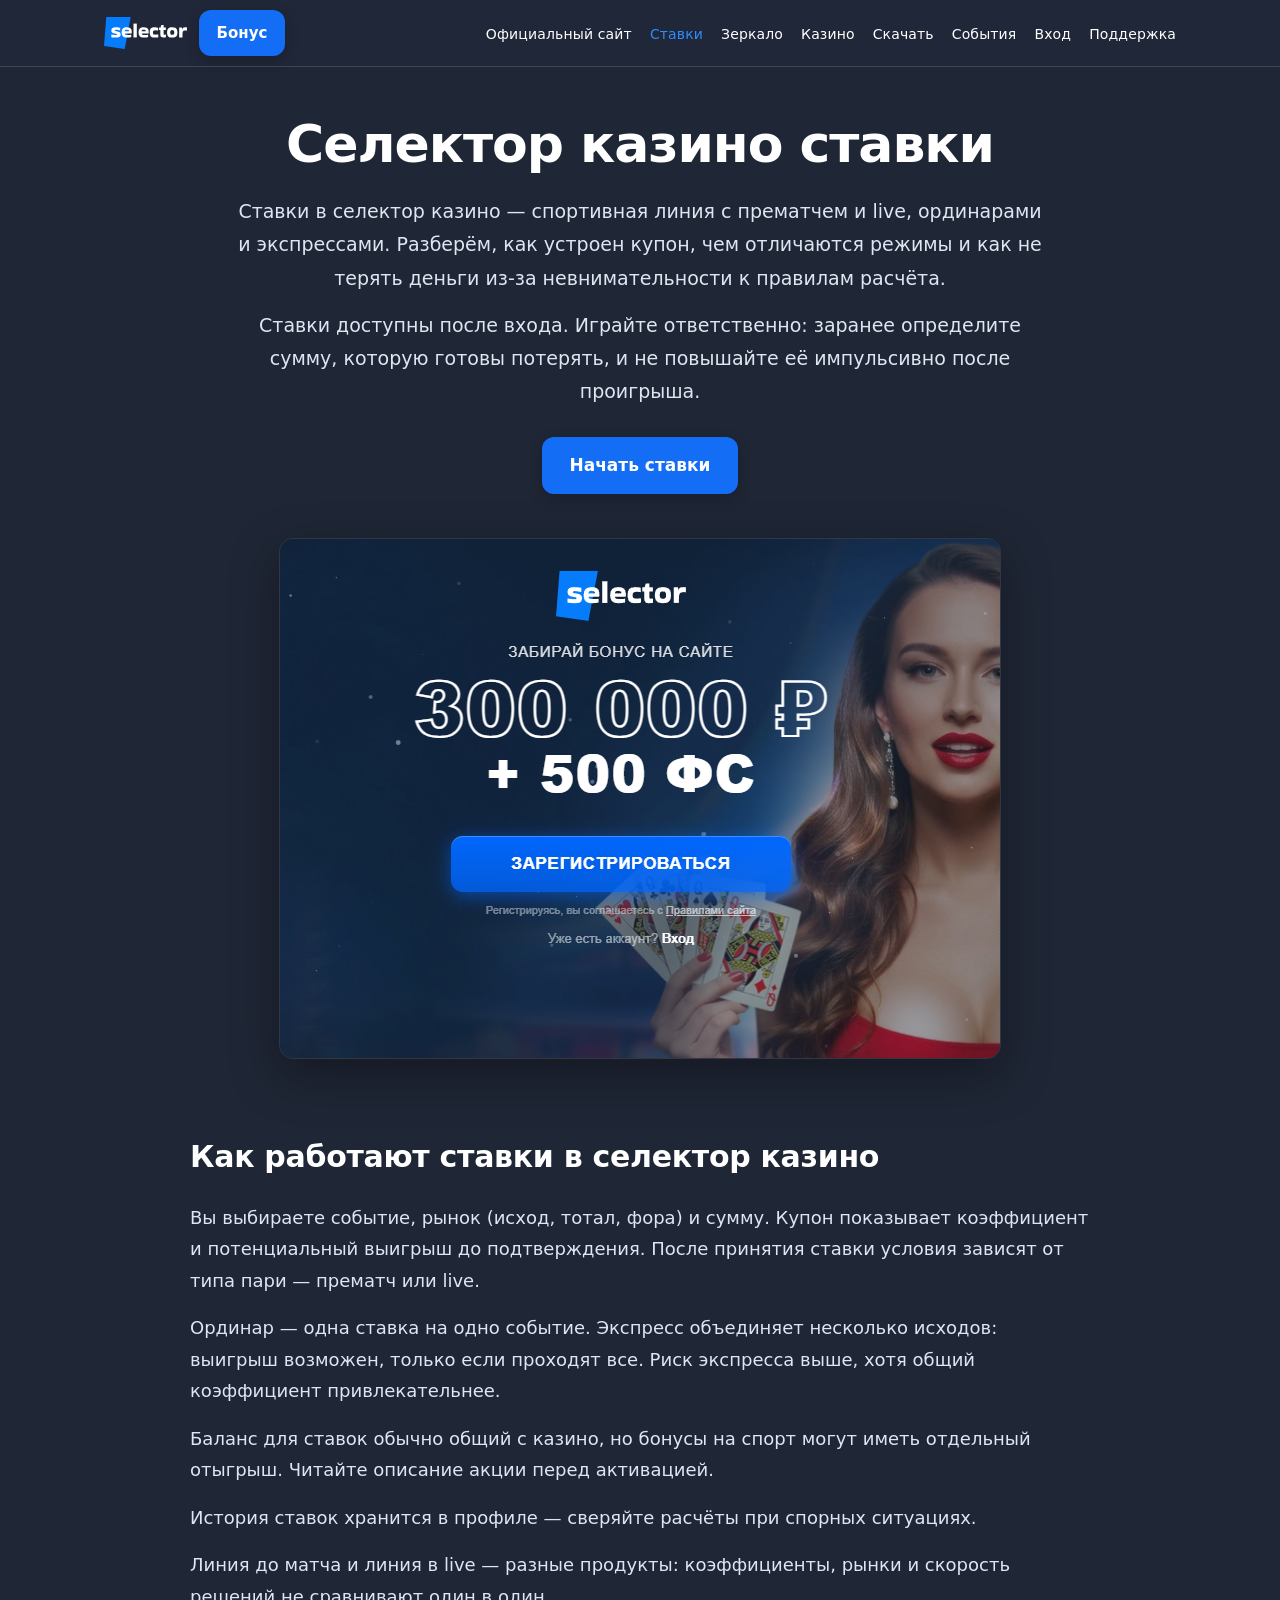
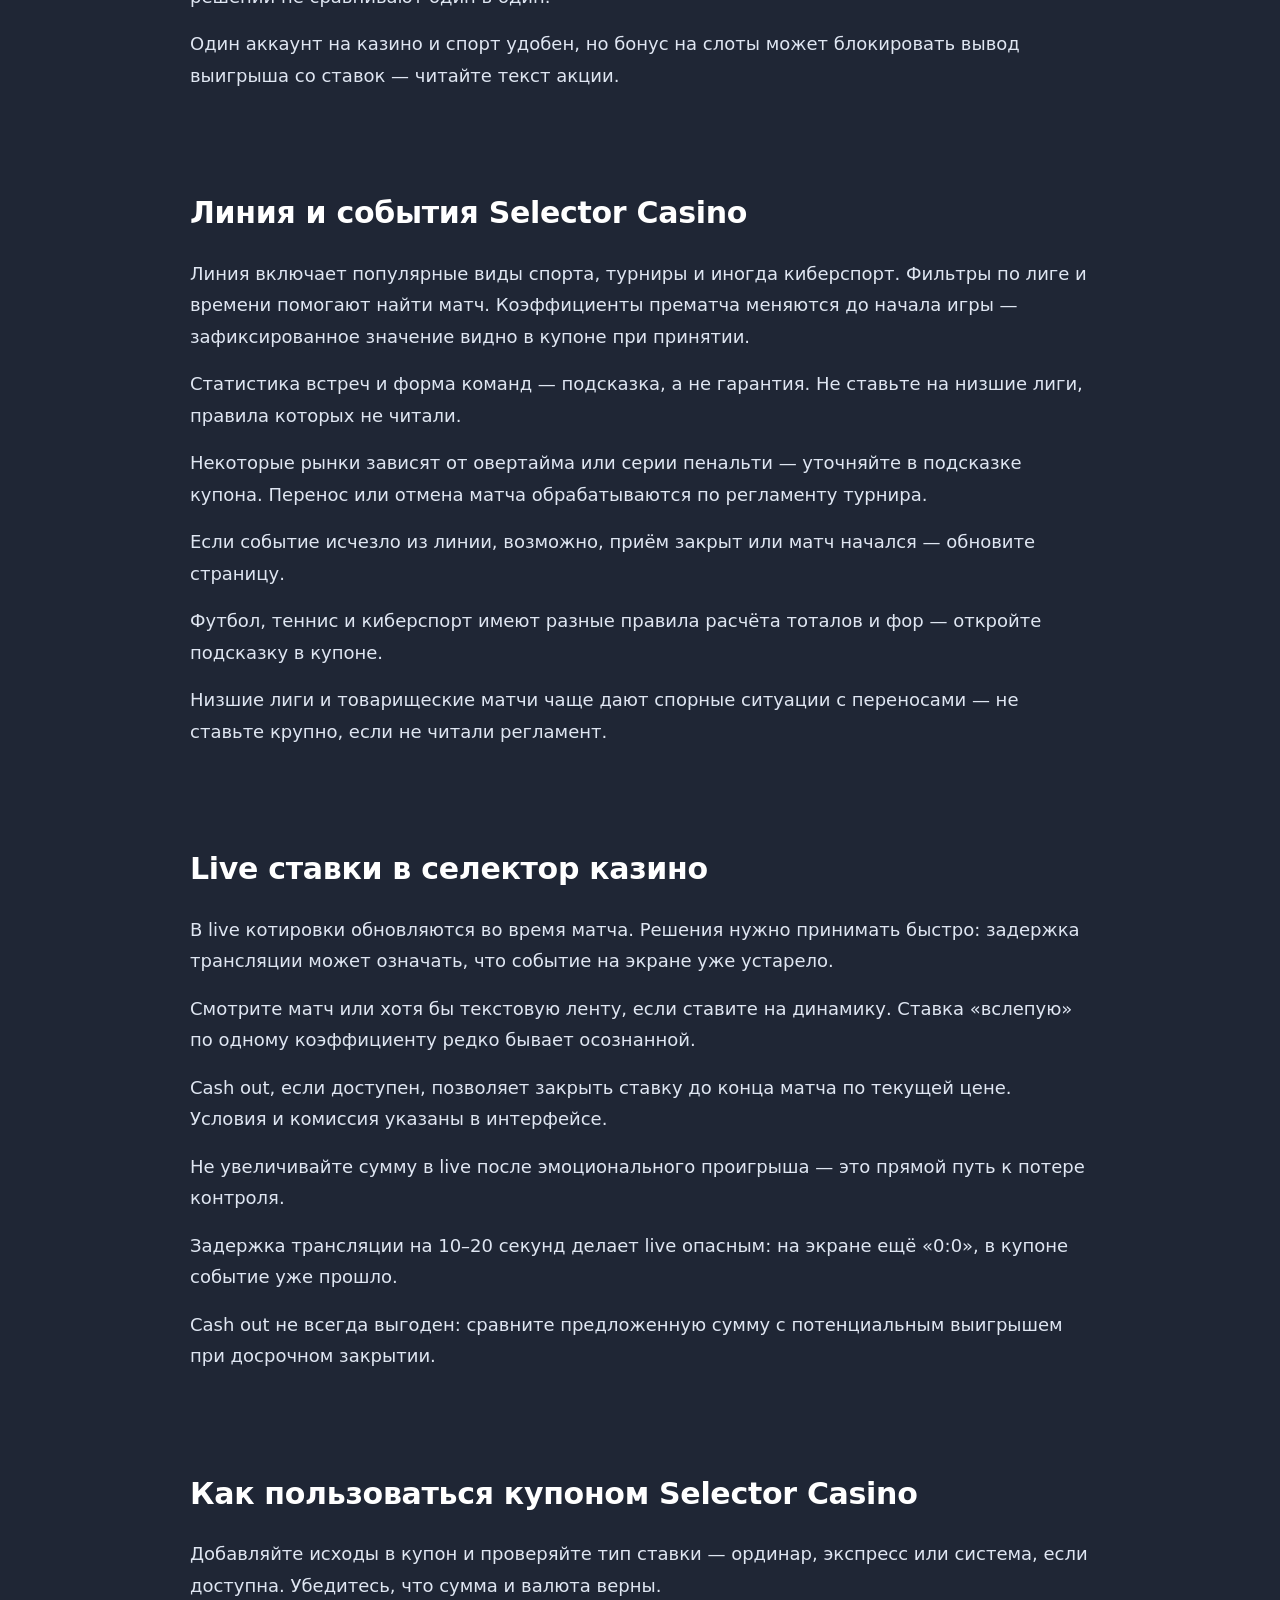
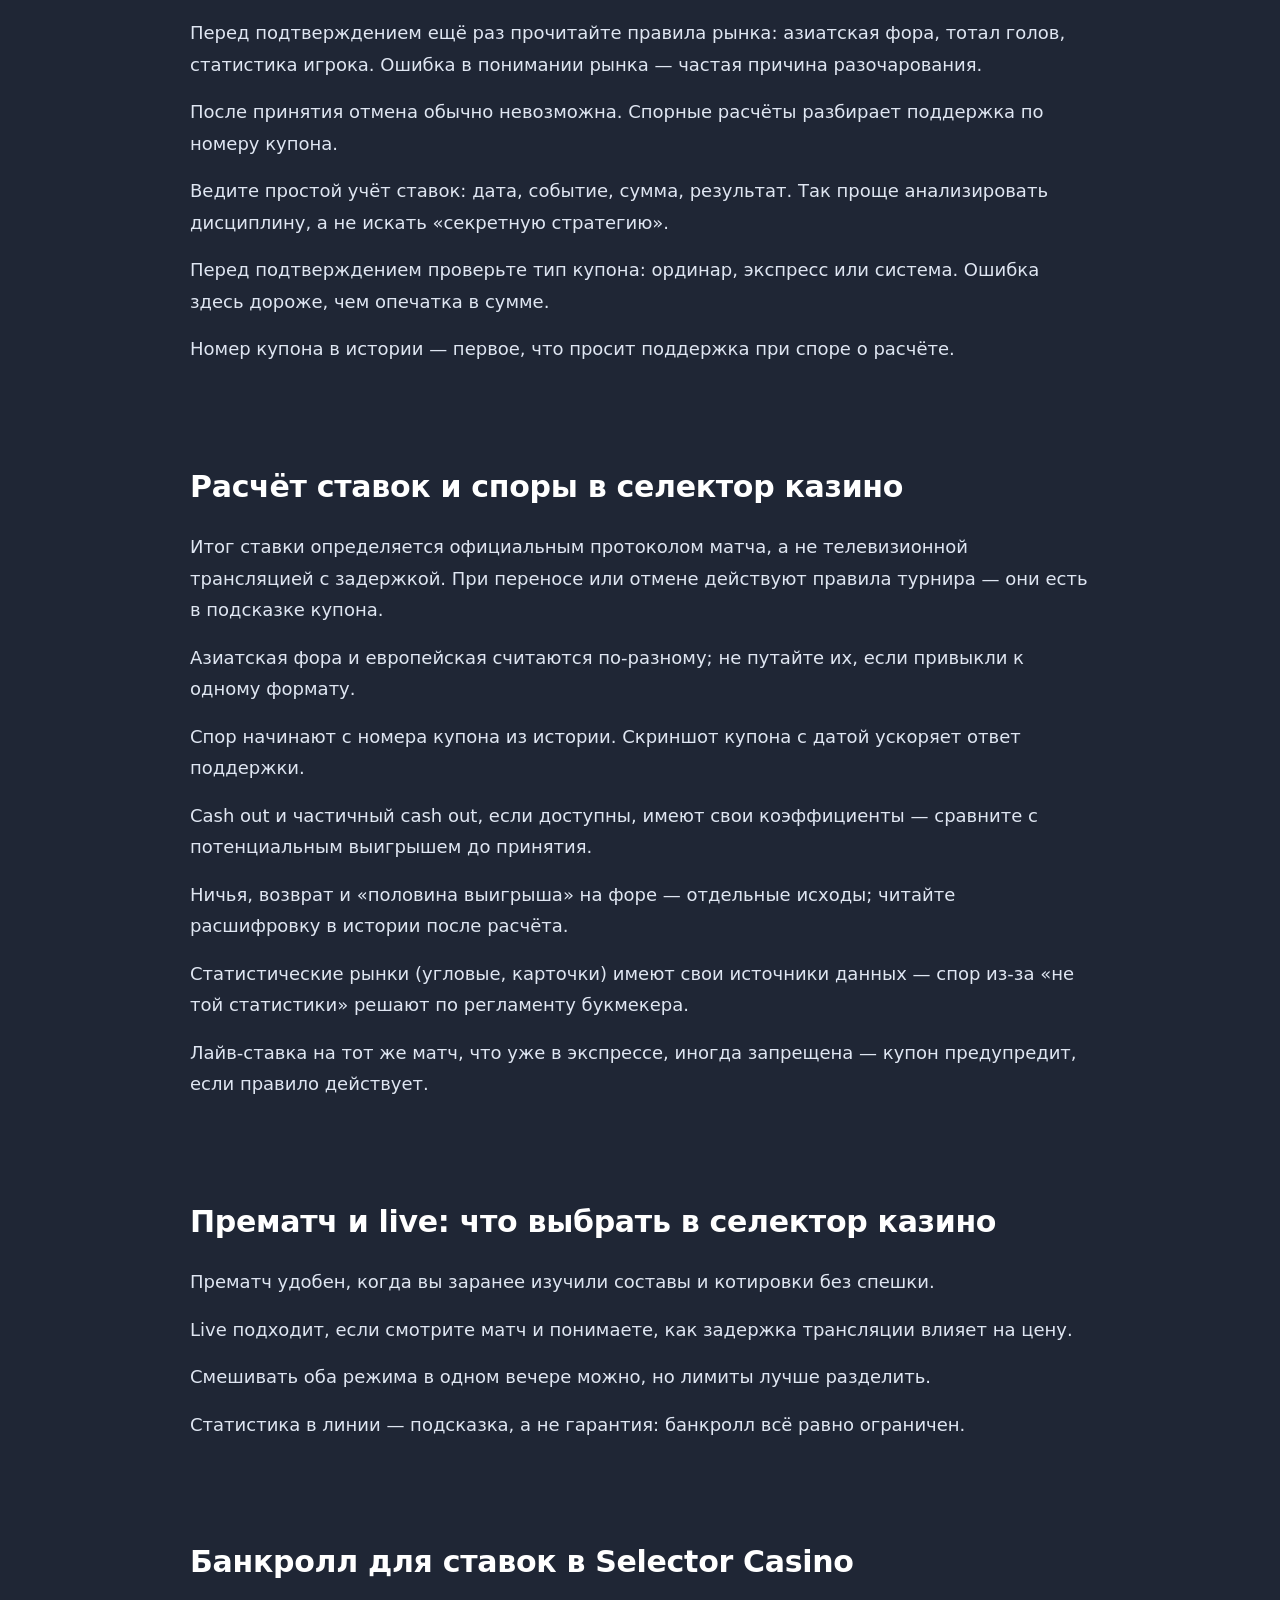
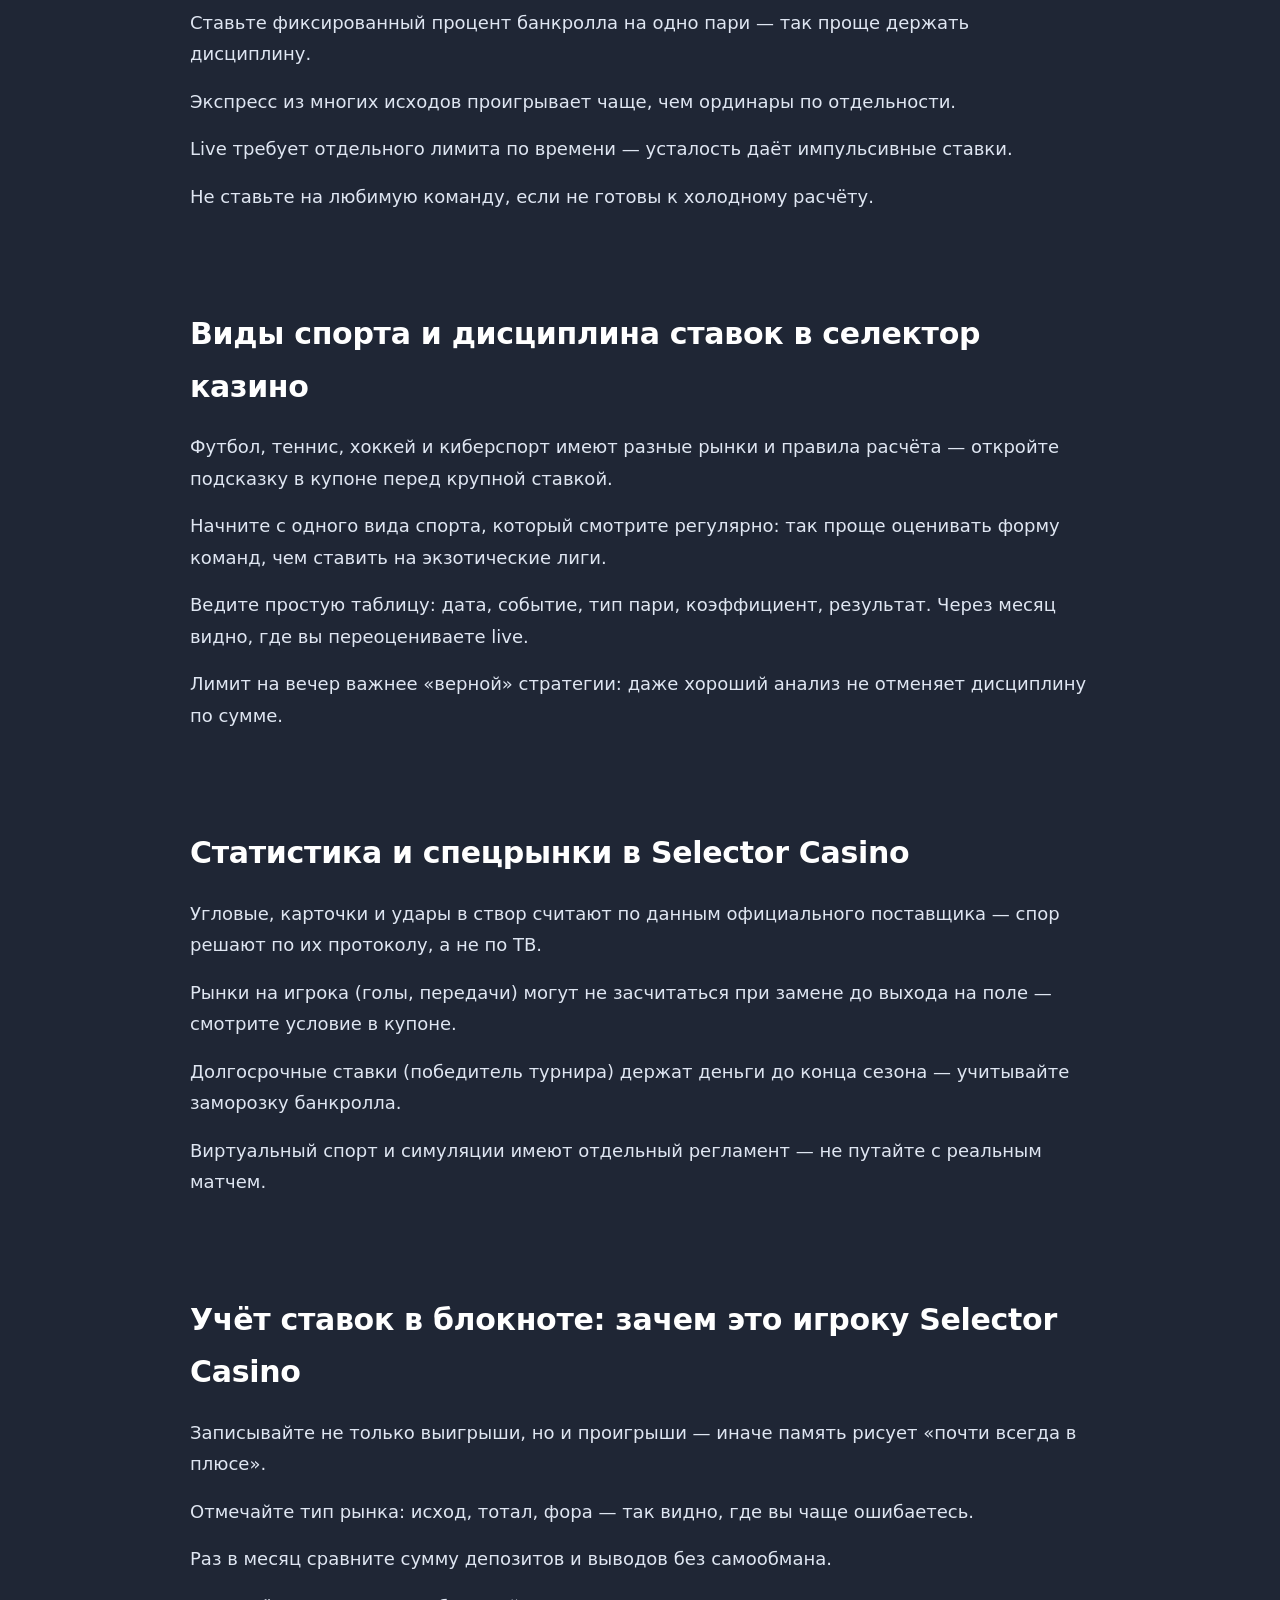
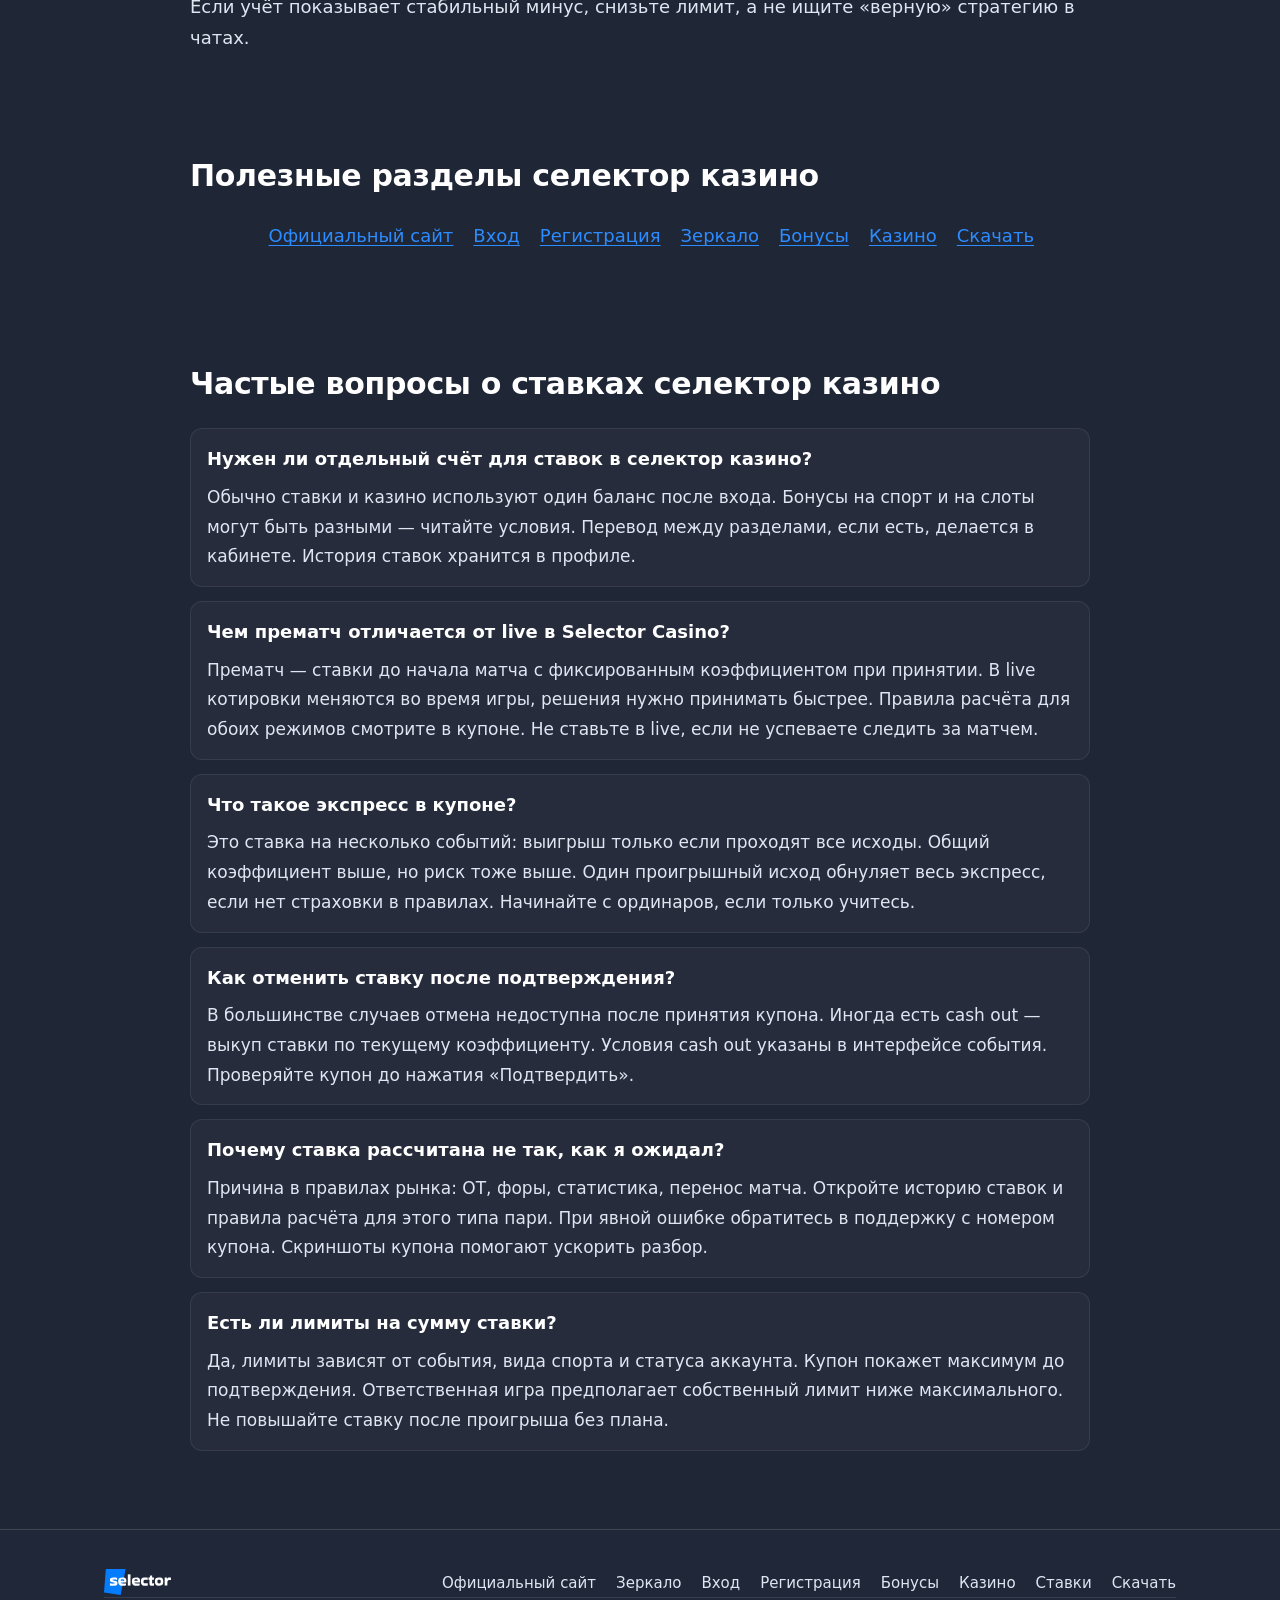
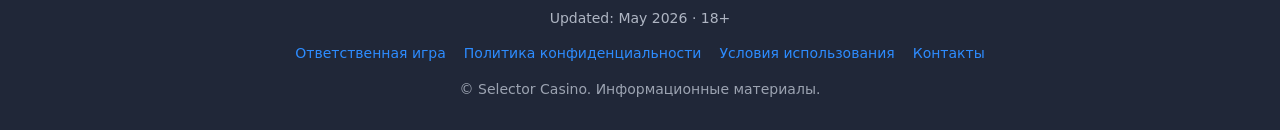
==== commit a89dcb43: "update" ====
--- a/bets.html
+++ b/bets.html
@@ -81,7 +81,7 @@
     {
       "@type": "Article",
       "@id": "https://selector-casino.vercel.app/bets/#article",
-      "headline": "Ставки в Selector",
+      "headline": "Селектор казино ставки",
       "description": "Ставки в селектор казино: спортивная линия, live, купон и события Selector Casino. Как начать делать ставки безопасно.",
       "author": {
         "@id": "https://selector-casino.vercel.app/#organization"
@@ -102,50 +102,50 @@
       "mainEntity": [
         {
           "@type": "Question",
-          "name": "Как начать делать ставки в селектор казино?",
-          "acceptedAnswer": {
-            "@type": "Answer",
-            "text": "Войдите в аккаунт, откройте спортивный раздел, выберите событие и добавьте исход в купон. Проверьте коэффициент и сумму перед подтверждением. Начните с небольших сумм, если вы новичок. Читайте правила расчёта рынка."
-          }
-        },
-        {
-          "@type": "Question",
-          "name": "Чем live-ставки в Selector Casino отличаются от прематча?",
-          "acceptedAnswer": {
-            "@type": "Answer",
-            "text": "В live коэффициенты меняются во время матча. Задержка приёма может влиять на принятие пари. Следите за статусом события в купоне. Не ставьте импульсивно после эмоциональных моментов."
-          }
-        },
-        {
-          "@type": "Question",
-          "name": "Как работает купон ставок селектор казино?",
-          "acceptedAnswer": {
-            "@type": "Answer",
-            "text": "Вы добавляете один или несколько исходов, выбираете тип пари и сумму. Экспресс умножает коэффициенты, но повышает риск. Перед подтверждением проверьте все позиции. Номер купона сохраняйте при спорах."
-          }
-        },
-        {
-          "@type": "Question",
-          "name": "Можно ли использовать бонусы в разделе ставок?",
-          "acceptedAnswer": {
-            "@type": "Answer",
-            "text": "Зависит от условий акции: спортивные бонусы отделены от казино. Читайте текст предложения в кабинете. Нарушение лимита ставки может аннулировать бонус. Сравните вейджер до активации."
-          }
-        },
-        {
-          "@type": "Question",
-          "name": "Что такое кешаут в ставках Selector Casino?",
-          "acceptedAnswer": {
-            "@type": "Answer",
-            "text": "Кешаут позволяет закрыть пари до окончания события по предложенной цене. Доступность и расчёт зависят от правил. Не все рынки поддерживают кешаут. Проверяйте подсказки в купоне."
-          }
-        },
-        {
-          "@type": "Question",
-          "name": "Как контролировать банкролл в ставках селектор казино?",
-          "acceptedAnswer": {
-            "@type": "Answer",
-            "text": "Задайте дневной лимит проигрыша и времени сессии. Не увеличивайте ставку после серии проигрышей. Ведите учёт купонов в истории кабинета. 18+ и ответственная игра обязательны."
+          "name": "Нужен ли отдельный счёт для ставок в селектор казино?",
+          "acceptedAnswer": {
+            "@type": "Answer",
+            "text": "Обычно ставки и казино используют один баланс после входа. Бонусы на спорт и на слоты могут быть разными — читайте условия. Перевод между разделами, если есть, делается в кабинете. История ставок хранится в профиле."
+          }
+        },
+        {
+          "@type": "Question",
+          "name": "Чем прематч отличается от live в Selector Casino?",
+          "acceptedAnswer": {
+            "@type": "Answer",
+            "text": "Прематч — ставки до начала матча с фиксированным коэффициентом при принятии. В live котировки меняются во время игры, решения нужно принимать быстрее. Правила расчёта для обоих режимов смотрите в купоне. Не ставьте в live, если не успеваете следить за матчем."
+          }
+        },
+        {
+          "@type": "Question",
+          "name": "Что такое экспресс в купоне?",
+          "acceptedAnswer": {
+            "@type": "Answer",
+            "text": "Это ставка на несколько событий: выигрыш только если проходят все исходы. Общий коэффициент выше, но риск тоже выше. Один проигрышный исход обнуляет весь экспресс, если нет страховки в правилах. Начинайте с ординаров, если только учитесь."
+          }
+        },
+        {
+          "@type": "Question",
+          "name": "Как отменить ставку после подтверждения?",
+          "acceptedAnswer": {
+            "@type": "Answer",
+            "text": "В большинстве случаев отмена недоступна после принятия купона. Иногда есть cash out — выкуп ставки по текущему коэффициенту. Условия cash out указаны в интерфейсе события. Проверяйте купон до нажатия «Подтвердить»."
+          }
+        },
+        {
+          "@type": "Question",
+          "name": "Почему ставка рассчитана не так, как я ожидал?",
+          "acceptedAnswer": {
+            "@type": "Answer",
+            "text": "Причина в правилах рынка: ОТ, форы, статистика, перенос матча. Откройте историю ставок и правила расчёта для этого типа пари. При явной ошибке обратитесь в поддержку с номером купона. Скриншоты купона помогают ускорить разбор."
+          }
+        },
+        {
+          "@type": "Question",
+          "name": "Есть ли лимиты на сумму ставки?",
+          "acceptedAnswer": {
+            "@type": "Answer",
+            "text": "Да, лимиты зависят от события, вида спорта и статуса аккаунта. Купон покажет максимум до подтверждения. Ответственная игра предполагает собственный лимит ниже максимального. Не повышайте ставку после проигрыша без плана."
           }
         }
       ]
@@ -198,11 +198,10 @@
   <main>
     <section class="hero">
       <div class="container">
-        <h1>Ставки в Selector</h1>
+        <h1>Селектор казино ставки</h1>
         <div class="hero-lead">
-          <p>Страница «Ставки» раскрывает интент без смешения с другими темами сайта селектор казино.</p>
-          <p>Canonical, Open Graph, Twitter Card и JSON-LD настроены для selector-casino.vercel.app.</p>
-          <p>Основной CTA: «Начать ставки» — переход на актуальную партнёрскую ссылку.</p>
+          <p>Ставки в селектор казино — спортивная линия с прематчем и live, ординарами и экспрессами. Разберём, как устроен купон, чем отличаются режимы и как не терять деньги из-за невнимательности к правилам расчёта.</p>
+          <p>Ставки доступны после входа. Играйте ответственно: заранее определите сумму, которую готовы потерять, и не повышайте её импульсивно после проигрыша.</p>
         </div>
         <div class="hero-actions">
           <a class="btn btn--cta" href="https://lkga.cc/0b02c9ea" rel="nofollow sponsored noopener" target="_blank">Начать ставки</a>
@@ -214,87 +213,112 @@
     </section>
     <section class="section-block">
       <div class="container">
-        <h2>Что такое ставки в селектор казино</h2>
-        <p>Ставки в селектор казино — отдельный продукт от слотов.</p>
-        <p>Линия показывает события, коэффициенты и рынки.</p>
-        <p>Ординар — одна ставка на один исход.</p>
-        <p>Экспресс объединяет несколько исходов с перемножением коэффициента.</p>
-        <p>Live принимает пари во время матча с задержкой.</p>
-        <p>Купон фиксирует выбор до подтверждения.</p>
-        <p>Изменение коэффициента перед принятием — нормальное поведение live.</p>
-        <p>Банкролл планируйте до сессии, а не после проигрыша.</p>
-        <p>Статистика не гарантирует исход.</p>
-
-      </div>
-    </section>
-    <section class="section-block">
-      <div class="container">
-        <h2>Как пользоваться линией Selector Casino</h2>
-        <p>Кешаут доступен не на всех рынках.</p>
-        <p>История купонов хранится в кабинете.</p>
-        <p>Бонусы на спорт могут исключать некоторые лиги.</p>
-        <p>Максимальная ставка зависит от события.</p>
-        <p>Расчёт пари следует правилам вида спорта.</p>
-        <p>Отмена матча обрабатывается по регламенту.</p>
-        <p>Не ставьте на спорт, правила которого не читали.</p>
-        <p>Эмоции после гола — плохой момент для live.</p>
-        <p>Следите за таймером приёма в купоне.</p>
-
-      </div>
-    </section>
-    <section class="section-block">
-      <div class="container">
-        <h2>Преимущества спортивного раздела селектор казино</h2>
-        <p>Мобильные ставки удобны при стабильном 4G.</p>
-        <p>Приложение и сайт должны показывать один баланс.</p>
-        <p>Налоги и законодательство — ответственность игрока по региону.</p>
-        <p>18+ обязательно.</p>
-        <p>Лимиты проигрыша помогают дисциплине.</p>
-        <p>Не гонитесь за «верняком» из телеграм-каналов.</p>
-        <p>Купон можно очистить и собрать заново.</p>
-        <p>Проверяйте название команды в ординаре.</p>
-        <p>Гандикап и тотал имеют разные правила расчёта.</p>
-
-      </div>
-    </section>
-    <section class="section-block">
-      <div class="container">
-        <h2>Как начать ставки в Selector Casino</h2>
-        <p>Азиатский гандикап описан в справке рынка.</p>
-        <p>Ставки на киберспорт имеют отдельные задержки.</p>
-        <p>Блокировка аккаунта возможна при нарушении правил.</p>
-        <p>Спор по расчёту решается через поддержку с номером купона.</p>
-        <p>Live-видео может отставать от событий.</p>
-        <p>Не ставьте под алкоголем — это ухудшает решения.</p>
-        <p>Selector Casino не обещает прибыль от стратегий.</p>
-        <p>Сравните коэффициент с линией перед кликом.</p>
-        <p>Экспресс с коррелированными событиями может быть ограничен.</p>
-
-      </div>
-    </section>
-    <section class="section-block">
-      <div class="container">
-        <h2>Дополнительная информация о ставках селектор казино</h2>
-        <p>Футбол, хоккей и теннис имеют разные темпы live.</p>
-        <p>Раздел ставок открыт после входа.</p>
-        <p>Для слотов используйте страницу казино, не этот раздел.</p>
-        <p>Фильтр по лиге ускоряет поиск события.</p>
-        <p>Статистика H2H не отменяет дисциплину банкролла.</p>
-        <p>Ставки на статистику матча имеют отдельные правила.</p>
-        <p>Прематч коэффициент фиксируется при принятии, если не указано иное.</p>
-        <p>Календарь событий помогает планировать сессию.</p>
-        <p>Не ставьте на низшие лиги без чтения регламента.</p>
-
-      </div>
-    </section>
-    <section class="section-block">
-      <div class="container">
-        <h2>Проверочный список ставок в Selector Casino</h2>
-        <p>Купон экспресс показывает общий коэффициент до подтверждения.</p>
-        <p>Раздел ставок закрыт без входа.</p>
-        <p>Раздел ставок селектор казино рассчитан на тех, кто сравнивает коэффициенты до начала матча и в лайве. Прематч-купон фиксирует котировку в момент принятия, если правила не оговаривают иное; в лайве цена может меняться за секунды до подтверждения. Перед крупным экспрессом разбейте сумму на несколько ординаров — так проще контролировать риск и анализировать ошибки.</p>
-        <p>Selector Casino в спортивной линии обычно показывает календарь, фильтры по лигам и статистику встреч, но цифры не заменяют лимиты по банкроллу. Ставки на статистику игроков, угловые и карточки имеют отдельные правила расчёта — откройте подсказку в купоне. Если событие отменено или перенесено, итог зависит от регламента турнира; не полагайтесь на форумные «догадки».</p>
-        <p>Вход в кабинет обязателен для реальных пари: без авторизации доступен только просмотр линии. После входа проверьте, что баланс и валюта совпадают с ожиданиями, и отключите лишние маркетинговые уведомления, если они отвлекают. При блокировке сети используйте страницу зеркала, но URL всё равно сверяйте с официальными подсказками.</p>
+        <h2>Как работают ставки в селектор казино</h2>
+        <p>Вы выбираете событие, рынок (исход, тотал, фора) и сумму. Купон показывает коэффициент и потенциальный выигрыш до подтверждения. После принятия ставки условия зависят от типа пари — прематч или live.</p>
+        <p>Ординар — одна ставка на одно событие. Экспресс объединяет несколько исходов: выигрыш возможен, только если проходят все. Риск экспресса выше, хотя общий коэффициент привлекательнее.</p>
+        <p>Баланс для ставок обычно общий с казино, но бонусы на спорт могут иметь отдельный отыгрыш. Читайте описание акции перед активацией.</p>
+        <p>История ставок хранится в профиле — сверяйте расчёты при спорных ситуациях.</p>
+        <p>Линия до матча и линия в live — разные продукты: коэффициенты, рынки и скорость решений не сравнивают один в один.</p>
+        <p>Один аккаунт на казино и спорт удобен, но бонус на слоты может блокировать вывод выигрыша со ставок — читайте текст акции.</p>
+
+      </div>
+    </section>
+    <section class="section-block">
+      <div class="container">
+        <h2>Линия и события Selector Casino</h2>
+        <p>Линия включает популярные виды спорта, турниры и иногда киберспорт. Фильтры по лиге и времени помогают найти матч. Коэффициенты прематча меняются до начала игры — зафиксированное значение видно в купоне при принятии.</p>
+        <p>Статистика встреч и форма команд — подсказка, а не гарантия. Не ставьте на низшие лиги, правила которых не читали.</p>
+        <p>Некоторые рынки зависят от овертайма или серии пенальти — уточняйте в подсказке купона. Перенос или отмена матча обрабатываются по регламенту турнира.</p>
+        <p>Если событие исчезло из линии, возможно, приём закрыт или матч начался — обновите страницу.</p>
+        <p>Футбол, теннис и киберспорт имеют разные правила расчёта тоталов и фор — откройте подсказку в купоне.</p>
+        <p>Низшие лиги и товарищеские матчи чаще дают спорные ситуации с переносами — не ставьте крупно, если не читали регламент.</p>
+
+      </div>
+    </section>
+    <section class="section-block">
+      <div class="container">
+        <h2>Live ставки в селектор казино</h2>
+        <p>В live котировки обновляются во время матча. Решения нужно принимать быстро: задержка трансляции может означать, что событие на экране уже устарело.</p>
+        <p>Смотрите матч или хотя бы текстовую ленту, если ставите на динамику. Ставка «вслепую» по одному коэффициенту редко бывает осознанной.</p>
+        <p>Cash out, если доступен, позволяет закрыть ставку до конца матча по текущей цене. Условия и комиссия указаны в интерфейсе.</p>
+        <p>Не увеличивайте сумму в live после эмоционального проигрыша — это прямой путь к потере контроля.</p>
+        <p>Задержка трансляции на 10–20 секунд делает live опасным: на экране ещё «0:0», в купоне событие уже прошло.</p>
+        <p>Cash out не всегда выгоден: сравните предложенную сумму с потенциальным выигрышем при досрочном закрытии.</p>
+
+      </div>
+    </section>
+    <section class="section-block">
+      <div class="container">
+        <h2>Как пользоваться купоном Selector Casino</h2>
+        <p>Добавляйте исходы в купон и проверяйте тип ставки — ординар, экспресс или система, если доступна. Убедитесь, что сумма и валюта верны.</p>
+        <p>Перед подтверждением ещё раз прочитайте правила рынка: азиатская фора, тотал голов, статистика игрока. Ошибка в понимании рынка — частая причина разочарования.</p>
+        <p>После принятия отмена обычно невозможна. Спорные расчёты разбирает поддержка по номеру купона.</p>
+        <p>Ведите простой учёт ставок: дата, событие, сумма, результат. Так проще анализировать дисциплину, а не искать «секретную стратегию».</p>
+        <p>Перед подтверждением проверьте тип купона: ординар, экспресс или система. Ошибка здесь дороже, чем опечатка в сумме.</p>
+        <p>Номер купона в истории — первое, что просит поддержка при споре о расчёте.</p>
+
+      </div>
+    </section>
+    <section class="section-block">
+      <div class="container">
+        <h2>Расчёт ставок и споры в селектор казино</h2>
+        <p>Итог ставки определяется официальным протоколом матча, а не телевизионной трансляцией с задержкой. При переносе или отмене действуют правила турнира — они есть в подсказке купона.</p>
+        <p>Азиатская фора и европейская считаются по-разному; не путайте их, если привыкли к одному формату.</p>
+        <p>Спор начинают с номера купона из истории. Скриншот купона с датой ускоряет ответ поддержки.</p>
+        <p>Cash out и частичный cash out, если доступны, имеют свои коэффициенты — сравните с потенциальным выигрышем до принятия.</p>
+        <p>Ничья, возврат и «половина выигрыша» на форе — отдельные исходы; читайте расшифровку в истории после расчёта.</p>
+        <p>Статистические рынки (угловые, карточки) имеют свои источники данных — спор из‑за «не той статистики» решают по регламенту букмекера.</p>
+        <p>Лайв-ставка на тот же матч, что уже в экспрессе, иногда запрещена — купон предупредит, если правило действует.</p>
+
+      </div>
+    </section>
+    <section class="section-block">
+      <div class="container">
+        <h2>Прематч и live: что выбрать в селектор казино</h2>
+        <p>Прематч удобен, когда вы заранее изучили составы и котировки без спешки.</p>
+        <p>Live подходит, если смотрите матч и понимаете, как задержка трансляции влияет на цену.</p>
+        <p>Смешивать оба режима в одном вечере можно, но лимиты лучше разделить.</p>
+        <p>Статистика в линии — подсказка, а не гарантия: банкролл всё равно ограничен.</p>
+
+      </div>
+    </section>
+    <section class="section-block">
+      <div class="container">
+        <h2>Банкролл для ставок в Selector Casino</h2>
+        <p>Ставьте фиксированный процент банкролла на одно пари — так проще держать дисциплину.</p>
+        <p>Экспресс из многих исходов проигрывает чаще, чем ординары по отдельности.</p>
+        <p>Live требует отдельного лимита по времени — усталость даёт импульсивные ставки.</p>
+        <p>Не ставьте на любимую команду, если не готовы к холодному расчёту.</p>
+
+      </div>
+    </section>
+    <section class="section-block">
+      <div class="container">
+        <h2>Виды спорта и дисциплина ставок в селектор казино</h2>
+        <p>Футбол, теннис, хоккей и киберспорт имеют разные рынки и правила расчёта — откройте подсказку в купоне перед крупной ставкой.</p>
+        <p>Начните с одного вида спорта, который смотрите регулярно: так проще оценивать форму команд, чем ставить на экзотические лиги.</p>
+        <p>Ведите простую таблицу: дата, событие, тип пари, коэффициент, результат. Через месяц видно, где вы переоцениваете live.</p>
+        <p>Лимит на вечер важнее «верной» стратегии: даже хороший анализ не отменяет дисциплину по сумме.</p>
+
+      </div>
+    </section>
+    <section class="section-block">
+      <div class="container">
+        <h2>Статистика и спецрынки в Selector Casino</h2>
+        <p>Угловые, карточки и удары в створ считают по данным официального поставщика — спор решают по их протоколу, а не по ТВ.</p>
+        <p>Рынки на игрока (голы, передачи) могут не засчитаться при замене до выхода на поле — смотрите условие в купоне.</p>
+        <p>Долгосрочные ставки (победитель турнира) держат деньги до конца сезона — учитывайте заморозку банкролла.</p>
+        <p>Виртуальный спорт и симуляции имеют отдельный регламент — не путайте с реальным матчем.</p>
+
+      </div>
+    </section>
+    <section class="section-block">
+      <div class="container">
+        <h2>Учёт ставок в блокноте: зачем это игроку Selector Casino</h2>
+        <p>Записывайте не только выигрыши, но и проигрыши — иначе память рисует «почти всегда в плюсе».</p>
+        <p>Отмечайте тип рынка: исход, тотал, фора — так видно, где вы чаще ошибаетесь.</p>
+        <p>Раз в месяц сравните сумму депозитов и выводов без самообмана.</p>
+        <p>Если учёт показывает стабильный минус, снизьте лимит, а не ищите «верную» стратегию в чатах.</p>
 
       </div>
     </section>
@@ -314,30 +338,30 @@
     </section>
     <section class="section-block" id="faq">
       <div class="container">
-        <h2>Частые вопросы о селектор казино</h2>
-        <div class="faq-item">
-          <strong>Как начать делать ставки в селектор казино?</strong>
-          <p>Войдите в аккаунт, откройте спортивный раздел, выберите событие и добавьте исход в купон. Проверьте коэффициент и сумму перед подтверждением. Начните с небольших сумм, если вы новичок. Читайте правила расчёта рынка.</p>
-        </div>
-        <div class="faq-item">
-          <strong>Чем live-ставки в Selector Casino отличаются от прематча?</strong>
-          <p>В live коэффициенты меняются во время матча. Задержка приёма может влиять на принятие пари. Следите за статусом события в купоне. Не ставьте импульсивно после эмоциональных моментов.</p>
-        </div>
-        <div class="faq-item">
-          <strong>Как работает купон ставок селектор казино?</strong>
-          <p>Вы добавляете один или несколько исходов, выбираете тип пари и сумму. Экспресс умножает коэффициенты, но повышает риск. Перед подтверждением проверьте все позиции. Номер купона сохраняйте при спорах.</p>
-        </div>
-        <div class="faq-item">
-          <strong>Можно ли использовать бонусы в разделе ставок?</strong>
-          <p>Зависит от условий акции: спортивные бонусы отделены от казино. Читайте текст предложения в кабинете. Нарушение лимита ставки может аннулировать бонус. Сравните вейджер до активации.</p>
-        </div>
-        <div class="faq-item">
-          <strong>Что такое кешаут в ставках Selector Casino?</strong>
-          <p>Кешаут позволяет закрыть пари до окончания события по предложенной цене. Доступность и расчёт зависят от правил. Не все рынки поддерживают кешаут. Проверяйте подсказки в купоне.</p>
-        </div>
-        <div class="faq-item">
-          <strong>Как контролировать банкролл в ставках селектор казино?</strong>
-          <p>Задайте дневной лимит проигрыша и времени сессии. Не увеличивайте ставку после серии проигрышей. Ведите учёт купонов в истории кабинета. 18+ и ответственная игра обязательны.</p>
+        <h2>Частые вопросы о ставках селектор казино</h2>
+        <div class="faq-item">
+          <strong>Нужен ли отдельный счёт для ставок в селектор казино?</strong>
+          <p>Обычно ставки и казино используют один баланс после входа. Бонусы на спорт и на слоты могут быть разными — читайте условия. Перевод между разделами, если есть, делается в кабинете. История ставок хранится в профиле.</p>
+        </div>
+        <div class="faq-item">
+          <strong>Чем прематч отличается от live в Selector Casino?</strong>
+          <p>Прематч — ставки до начала матча с фиксированным коэффициентом при принятии. В live котировки меняются во время игры, решения нужно принимать быстрее. Правила расчёта для обоих режимов смотрите в купоне. Не ставьте в live, если не успеваете следить за матчем.</p>
+        </div>
+        <div class="faq-item">
+          <strong>Что такое экспресс в купоне?</strong>
+          <p>Это ставка на несколько событий: выигрыш только если проходят все исходы. Общий коэффициент выше, но риск тоже выше. Один проигрышный исход обнуляет весь экспресс, если нет страховки в правилах. Начинайте с ординаров, если только учитесь.</p>
+        </div>
+        <div class="faq-item">
+          <strong>Как отменить ставку после подтверждения?</strong>
+          <p>В большинстве случаев отмена недоступна после принятия купона. Иногда есть cash out — выкуп ставки по текущему коэффициенту. Условия cash out указаны в интерфейсе события. Проверяйте купон до нажатия «Подтвердить».</p>
+        </div>
+        <div class="faq-item">
+          <strong>Почему ставка рассчитана не так, как я ожидал?</strong>
+          <p>Причина в правилах рынка: ОТ, форы, статистика, перенос матча. Откройте историю ставок и правила расчёта для этого типа пари. При явной ошибке обратитесь в поддержку с номером купона. Скриншоты купона помогают ускорить разбор.</p>
+        </div>
+        <div class="faq-item">
+          <strong>Есть ли лимиты на сумму ставки?</strong>
+          <p>Да, лимиты зависят от события, вида спорта и статуса аккаунта. Купон покажет максимум до подтверждения. Ответственная игра предполагает собственный лимит ниже максимального. Не повышайте ставку после проигрыша без плана.</p>
         </div>
       </div>
     </section>
